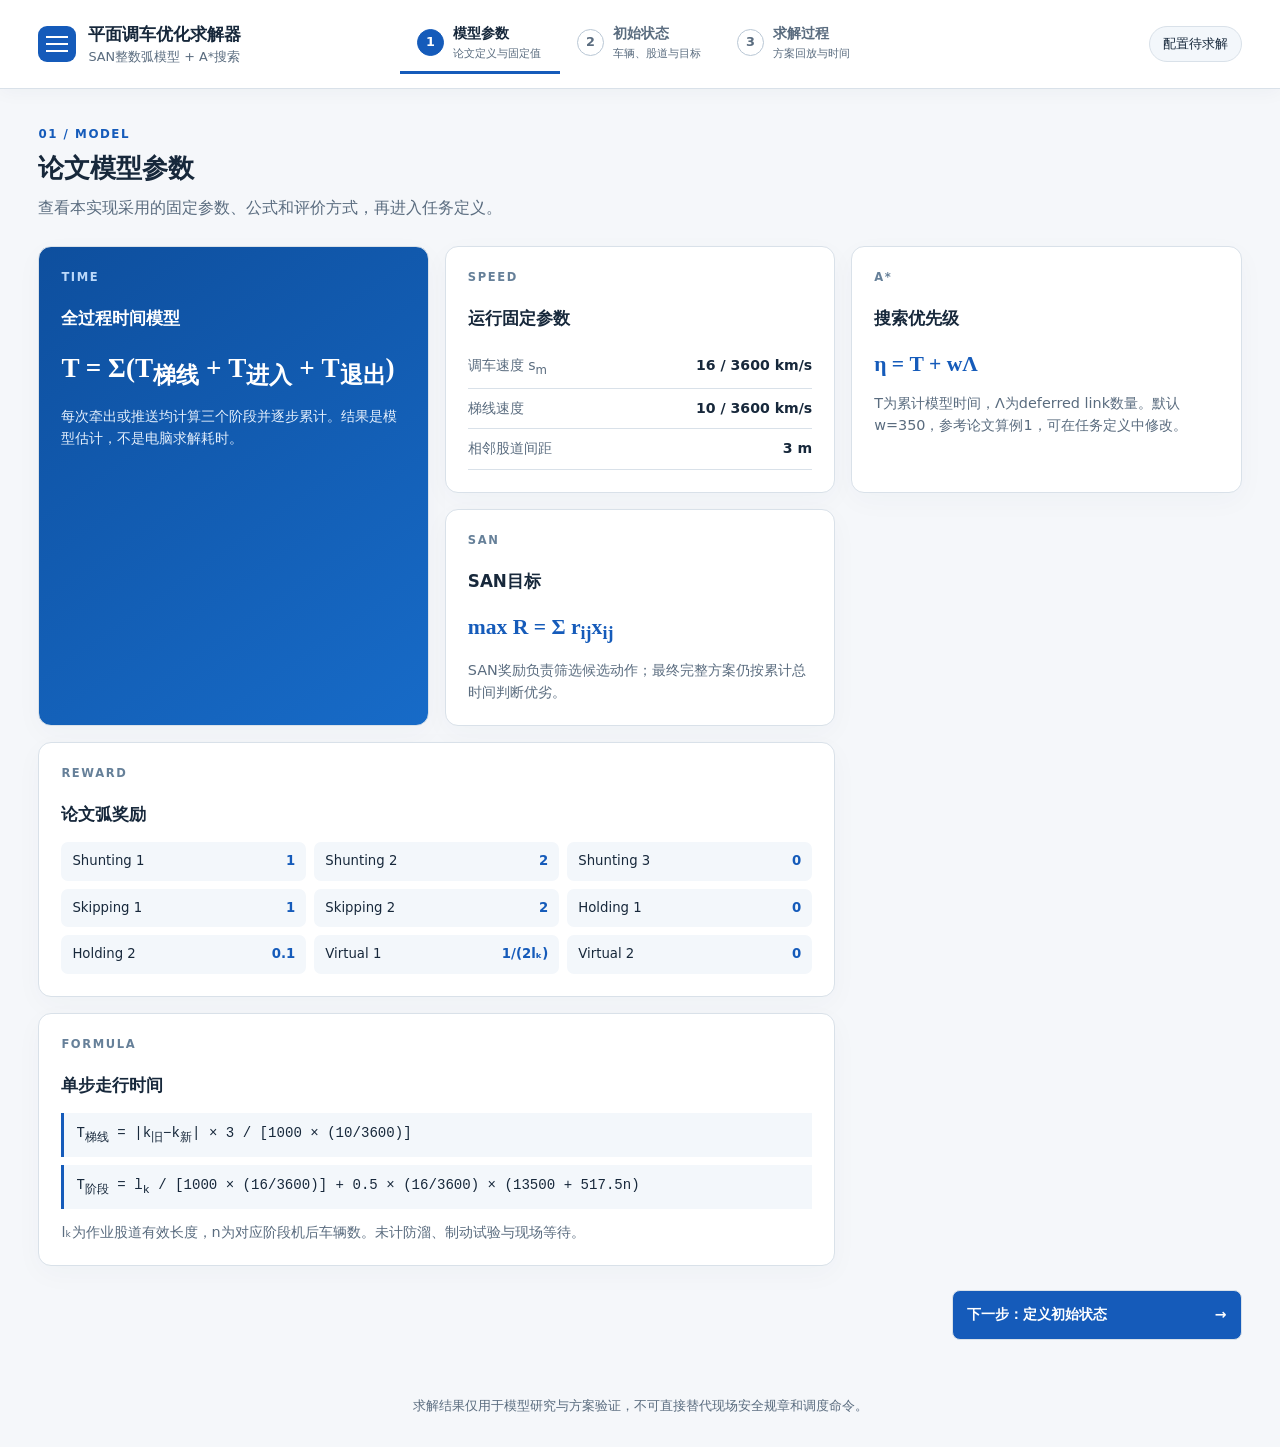
==== index.html @ c38f48c1 "Add files via upload" ====
<!doctype html>
<html lang="zh-CN">
  <head>
    <meta charset="UTF-8" />
    <meta name="viewport" content="width=device-width,initial-scale=1" />
    <meta
      name="description"
      content="基于SAN整数弧模型与A*搜索的铁路平面调车优化求解器。"
    />
    <meta name="theme-color" content="#fff" />
    <link
      rel="icon"
      type="image/svg+xml"
      href="data:image/svg+xml,%3Csvg xmlns='http://www.w3.org/2000/svg' viewBox='0 0 64 64'%3E%3Crect width='64' height='64' rx='14' fill='%23155bba'/%3E%3Cpath d='M10 44h18l12-24h14M28 44h26M34 32h20' fill='none' stroke='white' stroke-width='4'/%3E%3C/svg%3E"
    />
    <title>平面调车优化求解器</title>
    <link rel="stylesheet" href="./styles.css" />
  </head>
  <body>
    <header class="app-header">
      <div class="brand">
        <div class="brand-mark" aria-hidden="true">
          <span></span><span></span><span></span>
        </div>
        <div>
          <h1>平面调车优化求解器</h1>
          <p>SAN整数弧模型 + A*搜索</p>
        </div>
      </div>
      <nav class="step-nav" aria-label="求解流程">
        <button class="nav-tab active" data-view="parameters">
          <b>1</b><span>模型参数<small>论文定义与固定值</small></span></button
        ><button class="nav-tab" data-view="setup">
          <b>2</b><span>初始状态<small>车辆、股道与目标</small></span></button
        ><button class="nav-tab" data-view="solution">
          <b>3</b><span>求解过程<small>方案回放与时间</small></span>
        </button>
      </nav>
      <div id="solveStatus" class="status-pill">等待输入</div>
    </header>
    <main class="page-shell">
      <section
        id="view-parameters"
        class="app-view active"
        aria-labelledby="parameterTitle"
      >
        <div class="page-heading">
          <span class="eyebrow">01 / MODEL</span>
          <h2 id="parameterTitle">论文模型参数</h2>
          <p>查看本实现采用的固定参数、公式和评价方式，再进入任务定义。</p>
        </div>
        <div class="parameter-grid">
          <article class="parameter-card feature">
            <span class="card-index">TIME</span>
            <h3>全过程时间模型</h3>
            <div class="formula">
              T = Σ(T<sub>梯线</sub> + T<sub>进入</sub> + T<sub>退出</sub>)
            </div>
            <p>
              每次牵出或推送均计算三个阶段并逐步累计。结果是模型估计，不是电脑求解耗时。
            </p>
          </article>
          <article class="parameter-card">
            <span class="card-index">SPEED</span>
            <h3>运行固定参数</h3>
            <dl>
              <div>
                <dt>调车速度 s<sub>m</sub></dt>
                <dd>16 / 3600 km/s</dd>
              </div>
              <div>
                <dt>梯线速度</dt>
                <dd>10 / 3600 km/s</dd>
              </div>
              <div>
                <dt>相邻股道间距</dt>
                <dd>3 m</dd>
              </div>
            </dl>
          </article>
          <article class="parameter-card">
            <span class="card-index">A*</span>
            <h3>搜索优先级</h3>
            <div class="formula">η = T + wΛ</div>
            <p>
              T为累计模型时间，Λ为deferred
              link数量。默认w=350，参考论文算例1，可在任务定义中修改。
            </p>
          </article>
          <article class="parameter-card">
            <span class="card-index">SAN</span>
            <h3>SAN目标</h3>
            <div class="formula">max R = Σ r<sub>ij</sub>x<sub>ij</sub></div>
            <p>SAN奖励负责筛选候选动作；最终完整方案仍按累计总时间判断优劣。</p>
          </article>
          <article class="parameter-card wide">
            <span class="card-index">REWARD</span>
            <h3>论文弧奖励</h3>
            <div class="reward-table">
              <span>Shunting 1<b>1</b></span
              ><span>Shunting 2<b>2</b></span
              ><span>Shunting 3<b>0</b></span
              ><span>Skipping 1<b>1</b></span
              ><span>Skipping 2<b>2</b></span
              ><span>Holding 1<b>0</b></span
              ><span>Holding 2<b>0.1</b></span
              ><span>Virtual 1<b>1/(2lₖ)</b></span
              ><span>Virtual 2<b>0</b></span>
            </div>
          </article>
          <article class="parameter-card wide">
            <span class="card-index">FORMULA</span>
            <h3>单步走行时间</h3>
            <div class="formula-stack">
              <code
                >T<sub>梯线</sub> = |k<sub>旧</sub>−k<sub>新</sub>| × 3 / [1000
                × (10/3600)]</code
              ><code
                >T<sub>阶段</sub> = l<sub>k</sub> / [1000 × (16/3600)] + 0.5 ×
                (16/3600) × (13500 + 517.5n)</code
              >
            </div>
            <p>
              lₖ为作业股道有效长度，n为对应阶段机后车辆数。未计防溜、制动试验与现场等待。
            </p>
          </article>
        </div>
        <div class="page-actions">
          <button class="button primary next-view" data-target="setup">
            <span>下一步：定义初始状态</span><b>→</b>
          </button>
        </div>
      </section>
      <section id="view-setup" class="app-view" aria-labelledby="configTitle">
        <div class="page-heading with-action">
          <div>
            <span class="eyebrow">02 / INPUT</span>
            <h2 id="configTitle">定义初始状态与目标状态</h2>
            <p>车辆顺序统一按“牵出线端 → 股道尽端”填写。</p>
          </div>
          <button id="loadExample" class="button ghost">载入示例</button>
        </div>
        <div class="setup-layout">
          <div class="panel config-panel">
            <div class="subsection first">
              <div class="subhead">
                <h3>车辆参数</h3>
                <button id="addCar" class="text-button">＋ 添加车辆</button>
              </div>
              <div id="carsEditor" class="data-grid"></div>
            </div>
            <div class="subsection">
              <div class="subhead">
                <h3>初始状态设置</h3>
                <button id="addTrack" class="text-button">＋ 添加股道</button>
              </div>
              <p class="hint">
                设置股道长度和初始车辆顺序；新增股道自动按 I、II、III、IV…编号。
              </p>
              <div class="editor-scroll">
                <div id="initialTracksEditor" class="track-editor"></div>
              </div>
            </div>
            <div class="subsection state-goal">
              <div class="subhead">
                <h3>最终状态设置</h3>
                <span class="bound-note">股道结构与初始状态绑定</span>
              </div>
              <p class="hint">
                这里只设置目标车辆顺序；股道增删和长度统一在初始状态中修改。
              </p>
              <div class="editor-scroll">
                <div id="goalTracksEditor" class="track-editor"></div>
              </div>
            </div>
            <div class="settings-grid">
              <label
                >牵出线长度（米）<input
                  id="headshunt"
                  type="number"
                  min="1"
                  value="100" /></label
              ><label
                >机车长度（米）<input
                  id="locomotive"
                  type="number"
                  min="0"
                  value="20" /></label
              ><label
                >优化目标<select id="objective">
                  <option value="time">最短总调车时间（论文目标）</option>
                  <option value="rounds">最少宏动作轮数（扩展对照）</option>
                </select></label
              ><label
                >搜索时限（秒）<input
                  id="timeLimit"
                  type="number"
                  min=".1"
                  max="120"
                  step=".1"
                  value="10" /></label
              ><label
                >A*权重 w<input
                  id="weight"
                  type="number"
                  min="0"
                  max="1000000"
                  step="any"
                  value="350" /></label
              ><label
                >SAN解池规模 / 源股道<input
                  id="poolSize"
                  type="number"
                  min="0"
                  max="1000"
                  step="1"
                  value="100" /></label
              ><label
                >初始机车对应股道编号<input
                  id="initialTrack"
                  type="number"
                  min="1"
                  step="1"
                  value="1"
              /></label>
            </div>
            <div class="method-note">
              <strong id="priorityFormula">η = T + w × Λ</strong>
              <p>
                w只影响搜索顺序；解池填0表示不主动截断，仍受时间和节点预算限制。
              </p>
            </div>
            <div id="validation" class="message hidden" role="alert"></div>
            <button id="solveButton" class="button primary">
              <span>确认参数并开始求解</span><b>→</b>
            </button>
          </div>
          <aside class="panel preview-panel">
            <div class="preview-heading">
              <div>
                <span class="eyebrow">INTERACTIVE YARD</span>
                <h3>状态图快捷设置</h3>
              </div>
              <span class="topology-badge">尽头式 · 单侧牵出</span>
            </div>
            <p class="hint">
              相邻股道从左端依次连接；牵出线与最长股道位于同一水平线。两张图的车辆均可拖动换道或调整顺序。
            </p>
            <div class="yard-pair">
              <section class="yard-card">
                <div class="yard-card-head">
                  <div>
                    <span class="state-dot initial"></span>
                    <h4>初始状态</h4>
                  </div>
                  <small>支持股道增删、车辆删除</small>
                </div>
                <div
                  id="initialPreview"
                  class="yard-view live-yard"
                  aria-label="可拖动编辑的初始股场"
                ></div>
                <div class="yard-toolbar">
                  <span id="yardScale">比例尺</span
                  ><span id="dragHint" aria-live="polite">按住车辆并拖动</span
                  ><button
                    id="quickAddTrack"
                    class="button ghost"
                    type="button"
                  >
                    ＋ 添加股道
                  </button>
                </div>
                <div
                  id="vehicleTrash"
                  class="vehicle-trash"
                  aria-label="车辆删除区"
                >
                  <span>⌫</span>将车辆拖到此处删除
                </div>
              </section>
              <section class="yard-card">
                <div class="yard-card-head">
                  <div>
                    <span class="state-dot goal"></span>
                    <h4>最终状态</h4>
                  </div>
                  <small>仅调整车辆位置与顺序</small>
                </div>
                <div
                  id="goalPreview"
                  class="yard-view live-yard"
                  aria-label="可拖动编辑的最终股场"
                ></div>
                <div class="yard-toolbar">
                  <span id="goalYardScale">比例尺</span
                  ><span id="goalDragHint" aria-live="polite"
                    >按住车辆并拖动</span
                  >
                </div>
                <div class="goal-bound-message">
                  股道数量、编号、长度与左侧初始状态保持一致
                </div>
              </section>
            </div>
            <div class="legend">
              <span><i class="legend-loco"></i>调机</span
              ><span><i class="legend-car"></i>可拖动车辆</span
              ><span><i class="legend-stop"></i>统一尽端线</span>
            </div>
          </aside>
        </div>
      </section>
      <section
        id="view-solution"
        class="app-view"
        aria-labelledby="resultTitle"
      >
        <div class="page-heading with-action">
          <div>
            <span class="eyebrow">03 / SOLUTION</span>
            <h2 id="resultTitle">调车方案与逐步过程</h2>
            <p>从初始状态开始，逐步查看每一次牵出、推送、时间和SAN选择。</p>
          </div>
          <button id="downloadResult" class="button ghost" disabled>
            导出JSON
          </button>
        </div>
        <div class="panel result-panel">
          <div id="emptyResult" class="empty-state">
            <div class="empty-icon">
              <span></span><span></span><span></span>
            </div>
            <h3>尚未开始求解</h3>
            <p>请在“初始状态”中设置参数并开始求解，完成后会自动进入本页。</p>
            <button class="button ghost next-view" data-target="setup">
              返回任务定义
            </button>
          </div>
          <div id="solutionResult" class="hidden">
            <div class="metrics">
              <div class="time-metric">
                <span>调车全过程用时 · 模型估计</span
                ><strong id="metricTime">—</strong
                ><small id="metricSeconds">—</small>
              </div>
              <div>
                <span>求解状态</span><strong id="metricStatus">—</strong>
              </div>
              <div>
                <span>宏动作 / 基本作业</span
                ><strong id="metricSteps">—</strong>
              </div>
              <div>
                <span>电脑求解耗时</span><strong id="metricCompute">—</strong>
              </div>
            </div>
            <div id="resultContext" class="result-context"></div>
            <div id="timeBreakdown" class="time-breakdown"></div>
            <p class="hint">
              按论文式(4.19)–(4.23)估计；未计现场等待、防溜和制动试验。
            </p>
            <div class="solution-layout">
              <div class="playback">
                <div class="playback-head">
                  <div>
                    <span id="stepKicker" class="eyebrow">初始状态</span>
                    <h3 id="stepTitle">作业开始</h3>
                  </div>
                  <div class="step-controls">
                    <button id="prevStep" aria-label="上一步">←</button
                    ><span id="stepCounter">0 / 0</span
                    ><button id="nextStep" aria-label="下一步">→</button>
                  </div>
                </div>
                <div id="yardView" class="yard-view"></div>
                <div id="actionDetail" class="action-detail"></div>
                <details id="sanDetail" class="san-detail">
                  <summary>查看本轮SAN模型结果</summary>
                  <div id="sanModel"></div>
                </details>
              </div>
              <div class="timeline-wrap">
                <h3>逐步作业</h3>
                <p class="hint">点击任一步骤查看对应布局。</p>
                <ol id="timeline" class="timeline"></ol>
              </div>
            </div>
            <details class="time-table-panel" open>
              <summary>全过程时间明细（秒）</summary>
              <div class="table-scroll">
                <table>
                  <thead>
                    <tr>
                      <th>步 / 轮</th>
                      <th>作业</th>
                      <th>股道</th>
                      <th>车辆</th>
                      <th>梯线</th>
                      <th>进入</th>
                      <th>退出</th>
                      <th>本步</th>
                      <th>累计</th>
                    </tr>
                  </thead>
                  <tbody id="timeTable"></tbody>
                </table>
              </div>
            </details>
          </div>
        </div>
      </section>
    </main>
    <footer>
      求解结果仅用于模型研究与方案验证，不可直接替代现场安全规章和调度命令。
    </footer>
    <script src="./solver.js"></script>
    <script src="./yard-model.js"></script>
    <script src="./app.js"></script>
  </body>
</html>
---- styles.css ----
:root{color-scheme:light;--bg:#f5f7fa;--panel:#fff;--text:#17283b;--muted:#5a6c7f;--line:#d9e1e9;--soft:#f3f7fb;--accent:#155bba;--danger:#ad2525;--success:#146540}*{box-sizing:border-box}html{scroll-behavior:smooth}body{margin:0;background:var(--bg);color:var(--text);font:16px/1.55 Inter,"Microsoft YaHei",system-ui,sans-serif}button,input,select{font:inherit}button{cursor:pointer}button:disabled{cursor:not-allowed;opacity:.48}button:focus-visible,summary:focus-visible{outline:3px solid #8db4ed;outline-offset:3px}h1,h2,h3,p{margin:0}.app-header{position:sticky;z-index:20;top:0;display:grid;grid-template-columns:minmax(245px,1fr) auto minmax(150px,1fr);align-items:center;gap:22px;padding:14px clamp(18px,3vw,48px);background:#fff;border-bottom:1px solid var(--line);box-shadow:0 3px 18px #1838580a}.brand{display:flex;align-items:center;gap:12px}.brand h1{font-size:1.08rem}.brand p{font-size:.8rem;color:var(--muted)}.brand-mark{display:grid;gap:5px;width:38px;padding:10px 8px;border-radius:9px;background:var(--accent)}.brand-mark span{height:2px;background:#fff}.step-nav{display:flex;align-items:stretch}.nav-tab{display:flex;align-items:center;gap:9px;min-width:160px;padding:8px 17px;border:0;border-bottom:3px solid transparent;background:#fff;color:var(--muted);text-align:left}.nav-tab:hover{background:#f7faff}.nav-tab.active{border-bottom-color:var(--accent);color:var(--text)}.nav-tab b{display:grid;place-items:center;width:27px;height:27px;border:1px solid #b9c7d5;border-radius:50%;font-size:.8rem}.nav-tab.active b{border-color:var(--accent);background:var(--accent);color:#fff}.nav-tab span{font-size:.9rem;font-weight:700}.nav-tab small{display:block;margin-top:1px;color:var(--muted);font-size:.7rem;font-weight:400}.status-pill{justify-self:end;border:1px solid var(--line);border-radius:24px;padding:7px 13px;background:var(--soft);font-size:.82rem;white-space:nowrap}.status-pill.working{color:var(--accent)}.status-pill.success{color:var(--success)}.status-pill.error{color:var(--danger)}
.page-shell{max-width:1500px;margin:auto;padding:36px clamp(14px,3vw,44px) 56px}.app-view{display:none}.app-view.active{display:block;animation:appear .2s ease}@keyframes appear{from{opacity:.35;transform:translateY(5px)}}.page-heading{margin-bottom:25px}.page-heading h2{font-size:1.65rem}.page-heading p{margin-top:7px;color:var(--muted)}.page-heading.with-action{display:flex;justify-content:space-between;align-items:center;gap:16px}.eyebrow{display:block;margin-bottom:5px;color:var(--accent);font-size:.74rem;font-weight:800;letter-spacing:.13em}.panel,.parameter-card{min-width:0;border:1px solid var(--line);border-radius:13px;background:var(--panel);box-shadow:0 8px 28px #233d5708}.button{border:1px solid var(--line);border-radius:8px;padding:10px 14px;background:#fff;color:var(--text);font-size:.88rem;font-weight:650;white-space:nowrap}.button:hover:not(:disabled){border-color:var(--accent);background:var(--soft)}.button.primary{display:flex;justify-content:space-between;align-items:center;min-height:50px;background:var(--accent);color:#fff}.button.primary:hover:not(:disabled){background:#104a99}.page-actions{display:flex;justify-content:flex-end;margin-top:24px}.page-actions .button{min-width:290px}.hidden{display:none!important}
.parameter-grid{display:grid;grid-template-columns:repeat(3,minmax(0,1fr));gap:16px}.parameter-card{position:relative;padding:22px;overflow:hidden}.parameter-card.feature{grid-row:span 2;background:linear-gradient(145deg,#0e4f9e,#176bc8);color:#fff}.parameter-card.wide{grid-column:span 2}.card-index{display:block;margin-bottom:18px;color:#668099;font-size:.72rem;font-weight:800;letter-spacing:.14em}.feature .card-index{color:#bcd9fa}.parameter-card h3{font-size:1.05rem}.parameter-card p{margin-top:12px;color:var(--muted);font-size:.9rem}.feature p{color:#e4effc}.formula{margin-top:18px;color:var(--accent);font:700 1.35rem/1.45 Georgia,serif}.feature .formula{color:#fff;font-size:1.7rem}.parameter-card dl{margin:15px 0 0}.parameter-card dl div{display:flex;justify-content:space-between;gap:14px;padding:9px 0;border-bottom:1px solid var(--line)}dt{color:var(--muted);font-size:.88rem}dd{margin:0;font-size:.88rem;font-weight:700}.reward-table{display:grid;grid-template-columns:repeat(3,1fr);gap:8px;margin-top:15px}.reward-table span{display:flex;justify-content:space-between;padding:9px 11px;border-radius:7px;background:var(--soft);font-size:.83rem}.reward-table b{color:var(--accent)}.formula-stack{display:grid;gap:8px;margin-top:15px}.formula-stack code{overflow:auto;padding:10px 12px;border-left:3px solid var(--accent);background:var(--soft);font-size:.88rem;white-space:nowrap}
.setup-layout{display:grid;grid-template-columns:minmax(0,1fr);gap:22px}.config-panel,.preview-panel,.result-panel{padding:23px}.preview-panel{position:static}.preview-heading,.subhead,.playback-head{display:flex;align-items:center;justify-content:space-between;gap:12px}.topology-badge{padding:5px 9px;border-radius:20px;background:#eaf3ff;color:#15549f;font-size:.76rem}.subsection{margin-bottom:23px;padding-top:19px;border-top:1px solid var(--line)}.subsection.first{padding-top:0;border:0}.subhead{margin-bottom:11px}.text-button{border:0;background:transparent;color:var(--accent);font-size:.875rem}.hint{margin:8px 0 12px;color:var(--muted);font-size:.86rem}.data-grid{display:grid;gap:8px}.data-row,.track-row{display:grid;align-items:center;gap:8px}.data-row{grid-template-columns:1fr 1fr 1fr 28px}.track-row{grid-template-columns:70px 76px 1fr 1fr 28px;margin-bottom:8px}.row-head{padding:0 2px;color:var(--muted);font-size:.84rem}.track-id-cell{display:grid;min-height:41px;place-items:center;border:1px solid #cfdae4;border-radius:7px;background:var(--soft);font-weight:800}.track-editor{min-width:480px}.editor-scroll{overflow-x:auto}input,select{width:100%;min-width:0;min-height:41px;padding:8px 9px;border:1px solid #b8c9d9;border-radius:7px;background:#fff;color:var(--text);font-size:.92rem}input:focus,select:focus{outline:2px solid #a0c3f5;border-color:var(--accent)}.icon-button{width:28px;height:34px;border:0;background:transparent;color:#697c8e;font-size:1.2rem}.icon-button:hover{color:var(--danger)}.settings-grid{display:grid;grid-template-columns:repeat(3,minmax(0,1fr));gap:13px;padding-top:20px;border-top:1px solid var(--line)}.settings-grid label{font-size:.84rem;font-weight:650}.settings-grid input,.settings-grid select{margin-top:5px;font-weight:400}.method-note{margin:17px 0 12px;padding:12px 14px;border-left:3px solid var(--accent);border-radius:0 8px 8px 0;background:#eef5fe;font-size:.86rem}.method-note strong{color:#104a99;font-size:1.06rem}.method-note p{margin-top:5px;color:#3c566e}.message{margin-top:14px;padding:11px 13px;border:1px solid #e7b7b7;border-radius:8px;background:#fff5f5;color:var(--danger);font-size:.86rem}.config-panel>.button.primary{width:100%;margin-top:17px}.legend{display:flex;gap:20px;justify-content:center;padding-top:14px;border-top:1px solid var(--line);color:var(--muted);font-size:.78rem}.legend span{display:flex;align-items:center;gap:6px}.legend i{display:inline-block;width:18px;height:9px}.legend-loco{background:#1f4e80}.legend-car{border:1px solid #7caae1;background:#e6f0ff}.legend-stop{border-right:3px solid #477199}
.yard-view{overflow:auto;min-height:260px;padding:10px;background:#fbfdff}.yard-diagram{position:relative}.yard-diagram svg{position:absolute;inset:0;width:100%;height:100%;pointer-events:none}.yard-rail{fill:none;stroke:#477199;stroke-width:2.2;stroke-linecap:round;stroke-linejoin:round}.track-stop{stroke-width:3}.track-drop-zone{position:absolute;z-index:2;border-radius:5px;transition:background .12s,outline .12s}.track-drop-zone.drop-target{outline:2px dashed #2171ce;outline-offset:3px;background:#dcecff88}.track-consist{display:flex;align-items:center;justify-content:flex-end;width:100%;height:100%;overflow:visible}.track-consist.over-capacity{filter:drop-shadow(0 0 4px #d13a3a)}.track-name{position:absolute;z-index:3;width:34px;background:#fbfdff;color:#31526f;font-size:.78rem;font-weight:800;white-space:nowrap;text-align:right}.track-delete{position:absolute;right:-35px;top:9px;z-index:5;display:grid;width:28px;height:28px;place-items:center;border:1px solid #e2b5b5;border-radius:50%;background:#fff;color:var(--danger);font-size:1rem;line-height:1;opacity:0;transform:scale(.85);transition:opacity .12s,transform .12s}.track-drop-zone:hover .track-delete,.track-delete:focus-visible{opacity:1;transform:scale(1)}.headshunt-label{position:absolute;z-index:3;padding:1px 5px;background:#fbfdff;color:#45627c;font-size:.74rem}.headshunt-consist{position:absolute;z-index:2;display:flex;align-items:center;gap:0;min-height:32px}.loco{display:grid;place-items:center;flex:0 0 auto;overflow:hidden;padding:5px 3px;border-radius:4px;background:#1f4e80;color:#fff;font-size:.72rem;white-space:nowrap}.car{display:grid;place-items:center;flex:0 0 auto;min-width:0;min-height:27px;overflow:hidden;padding:1px 2px;border:1px solid #7caae1;border-radius:2px;background:#e6f0ff;color:#184b8b;font-size:.78rem;font-weight:700;white-space:nowrap}.track-consist .car+.car,.headshunt-consist .car+.car{border-left-width:0}.car[data-dest="2"]{border-color:#80b8a4;background:#e4f5ee;color:#23654d}.car[data-dest="3"]{border-color:#ccae6a;background:#fff2d7;color:#775516}.editable .draggable-car{cursor:grab;touch-action:none;user-select:none}.editable .draggable-car:active{cursor:grabbing}.dragging-source{opacity:.22}.drag-ghost{position:fixed;z-index:1000;pointer-events:none;box-shadow:0 8px 22px #17395d38;opacity:.92}.yard-dragging{cursor:grabbing}.yard-toolbar{display:flex;align-items:center;gap:12px;min-height:45px;padding:9px 2px;border-top:1px solid var(--line);color:var(--muted);font-size:.78rem}.yard-toolbar #dragHint{flex:1;text-align:center;color:#31526f}.yard-toolbar .button{padding:6px 9px;font-size:.78rem}.vehicle-trash{display:flex;align-items:center;justify-content:center;gap:8px;min-height:44px;margin:2px 0 12px;border:1px dashed #c9d3de;border-radius:8px;background:#f8fafc;color:#718295;font-size:.82rem;transition:.15s}.vehicle-trash span{font-size:1.15rem}.yard-dragging .vehicle-trash{border-color:#d08a8a;background:#fff8f8;color:#9c4040}.vehicle-trash.drop-target{border:2px solid #c13c3c;background:#fff0f0;color:#a82727;transform:scale(1.005)}.legend{display:flex;gap:20px;justify-content:center;padding-top:14px;border-top:1px solid var(--line);color:var(--muted);font-size:.78rem}.legend span{display:flex;align-items:center;gap:6px}.legend i{display:inline-block;width:18px;height:9px}.legend-loco{background:#1f4e80}.legend-car{border:1px solid #7caae1;background:#e6f0ff}.legend-stop{border-right:3px solid #477199}
.empty-state{display:grid;min-height:470px;align-content:center;justify-items:center;padding:24px;border:1px dashed var(--line);border-radius:11px;background:linear-gradient(#fff,#f8fbfe);text-align:center}.empty-state p{max-width:480px;margin:11px 0 18px;color:var(--muted)}.empty-icon{display:grid;width:90px;gap:12px;margin-bottom:22px}.empty-icon span{height:3px;background:#b9cde0}.metrics{display:grid;grid-template-columns:repeat(3,minmax(0,1fr));gap:12px;margin-bottom:16px}.metrics>div{padding:14px;border:1px solid var(--line);border-radius:10px}.metrics span{display:block;margin-bottom:7px;color:var(--muted);font-size:.85rem}.metrics strong{font-size:1.05rem}.metrics .time-metric{display:grid;grid-column:1/-1;grid-template-columns:1fr auto;align-items:center;padding:18px 21px;border-color:#b9d0ee;background:#f0f6ff}.time-metric span{grid-column:1/-1;color:#294e7c}.time-metric strong{color:#114e9c;font-size:2rem}.time-metric small{color:#395b81;font-size:.85rem}.result-context{margin-bottom:13px;padding:11px 13px;border:1px solid var(--line);border-radius:8px;background:#fafcff;font-size:.85rem;line-height:1.7}.time-breakdown{display:flex;flex-wrap:wrap;gap:9px}.time-breakdown span{padding:6px 9px;border-radius:6px;background:var(--soft);font-size:.85rem}.solution-layout{display:grid;grid-template-columns:minmax(0,1fr) 330px;gap:20px;align-items:start}.playback{overflow:hidden;margin-top:18px;border:1px solid var(--line);border-radius:11px;background:#fff}.playback-head{padding:15px;border-bottom:1px solid var(--line);background:#fafcfe}.step-controls{display:flex;align-items:center;gap:8px;white-space:nowrap;font-size:.85rem}.step-controls button{width:34px;height:34px;border:1px solid var(--line);border-radius:6px;background:#fff;color:var(--accent)}.action-detail{padding:13px 15px;border-top:1px solid var(--line);font-size:.9rem}.san-detail{padding:13px 15px;border-top:1px solid var(--line);font-size:.85rem}summary{cursor:pointer;color:var(--accent);font-weight:650}.san-model-grid{display:grid;grid-template-columns:1fr 1fr;gap:11px;margin-top:12px}.san-model-grid>div{overflow-wrap:anywhere;padding:12px;border-radius:8px;background:var(--soft)}.san-model-grid strong{display:block;margin-bottom:7px}.arc-chip{display:inline-block;margin:3px 2px;padding:3px 6px;border:1px solid #c4d7eb;border-radius:5px;background:#fff}.timeline-wrap{margin-top:18px;padding:17px;border:1px solid var(--line);border-radius:11px;background:#fff}.timeline{max-height:520px;overflow:auto;margin:10px 0 0;padding:0;list-style:none}.timeline li button{display:block;width:100%;margin:4px 0;padding:9px 11px;border:1px solid transparent;border-left:3px solid var(--line);border-radius:0 7px 7px 0;background:#fff;color:var(--muted);text-align:left;font-size:.83rem;line-height:1.65}.timeline li.active button{border-left-color:var(--accent);background:#eef5ff}.timeline strong{color:var(--text)}.time-table-panel{margin-top:24px;padding-top:17px;border-top:1px solid var(--line)}.table-scroll{overflow:auto;margin-top:12px}table{width:100%;border-collapse:collapse;white-space:nowrap;font-size:.84rem;font-variant-numeric:tabular-nums}th,td{padding:9px;text-align:right;border-bottom:1px solid var(--line)}th{background:var(--soft);color:#42596f}td:nth-child(2),td:nth-child(4),th:nth-child(2),th:nth-child(4){text-align:left}tbody tr:hover{background:#f1f6ff}footer{padding:0 22px 30px;color:var(--muted);font-size:.84rem;text-align:center}
@media(max-width:1150px){.app-header{grid-template-columns:1fr auto}.step-nav{grid-column:1/-1;grid-row:2;justify-content:center}.status-pill{grid-column:2}.solution-layout{grid-template-columns:1fr}.parameter-grid{grid-template-columns:1fr 1fr}.parameter-card.feature{grid-row:auto}.parameter-card.wide{grid-column:span 2}}@media(max-width:680px){.app-header{position:static;display:flex;flex-wrap:wrap;padding:13px}.brand{flex:1}.status-pill{order:2}.step-nav{order:3;width:100%;overflow-x:auto;justify-content:flex-start}.nav-tab{min-width:128px;padding:8px}.nav-tab small{display:none}.page-shell{padding:22px 10px 35px}.page-heading.with-action{align-items:flex-start}.parameter-grid{grid-template-columns:1fr}.parameter-card.wide{grid-column:auto}.reward-table{grid-template-columns:1fr 1fr}.config-panel,.preview-panel,.result-panel{padding:15px}.settings-grid,.san-model-grid{grid-template-columns:1fr}.metrics{grid-template-columns:1fr}.metrics .time-metric{display:block}.time-metric small{display:block;margin-top:5px}.data-row{gap:5px}.yard-toolbar{flex-wrap:wrap}.yard-toolbar #dragHint{order:3;flex-basis:100%}.page-actions .button{width:100%;min-width:0}}
.data-row,.initial-track-row,.goal-track-row{display:grid;align-items:center;gap:8px}.initial-track-row{grid-template-columns:70px 90px 1fr 28px;margin-bottom:8px}.goal-track-row{grid-template-columns:70px 1fr;margin-bottom:8px}.bound-note{color:var(--muted);font-size:.8rem}.yard-pair{display:grid;grid-template-columns:repeat(2,minmax(0,1fr));gap:16px}.yard-card{min-width:0;overflow:hidden;border:1px solid var(--line);border-radius:10px;background:#fbfdff}.yard-card-head{display:flex;align-items:center;justify-content:space-between;gap:10px;padding:12px 14px;border-bottom:1px solid var(--line);background:#fff}.yard-card-head>div{display:flex;align-items:center;gap:8px}.yard-card-head h4{margin:0;font-size:.95rem}.yard-card-head small{color:var(--muted);font-size:.74rem}.state-dot{display:block;width:9px;height:9px;border-radius:50%}.state-dot.initial{background:#2070c8}.state-dot.goal{background:#279167}.goal-bound-message{display:grid;min-height:58px;place-items:center;margin:2px 10px 12px;border:1px dashed #c9d3de;border-radius:8px;color:var(--muted);font-size:.8rem}.yard-toolbar #goalDragHint{flex:1;text-align:center;color:#31526f}.yard-dragging.dragging-goal .vehicle-trash{border-color:#c9d3de;background:#f8fafc;color:#718295}.ladder-link{stroke:#477199}.yard-card .yard-view{min-height:260px}
@media(max-width:1150px){.yard-pair{grid-template-columns:1fr}}@media(max-width:680px){.yard-toolbar #goalDragHint{order:3;flex-basis:100%}.yard-card-head{align-items:flex-start}}
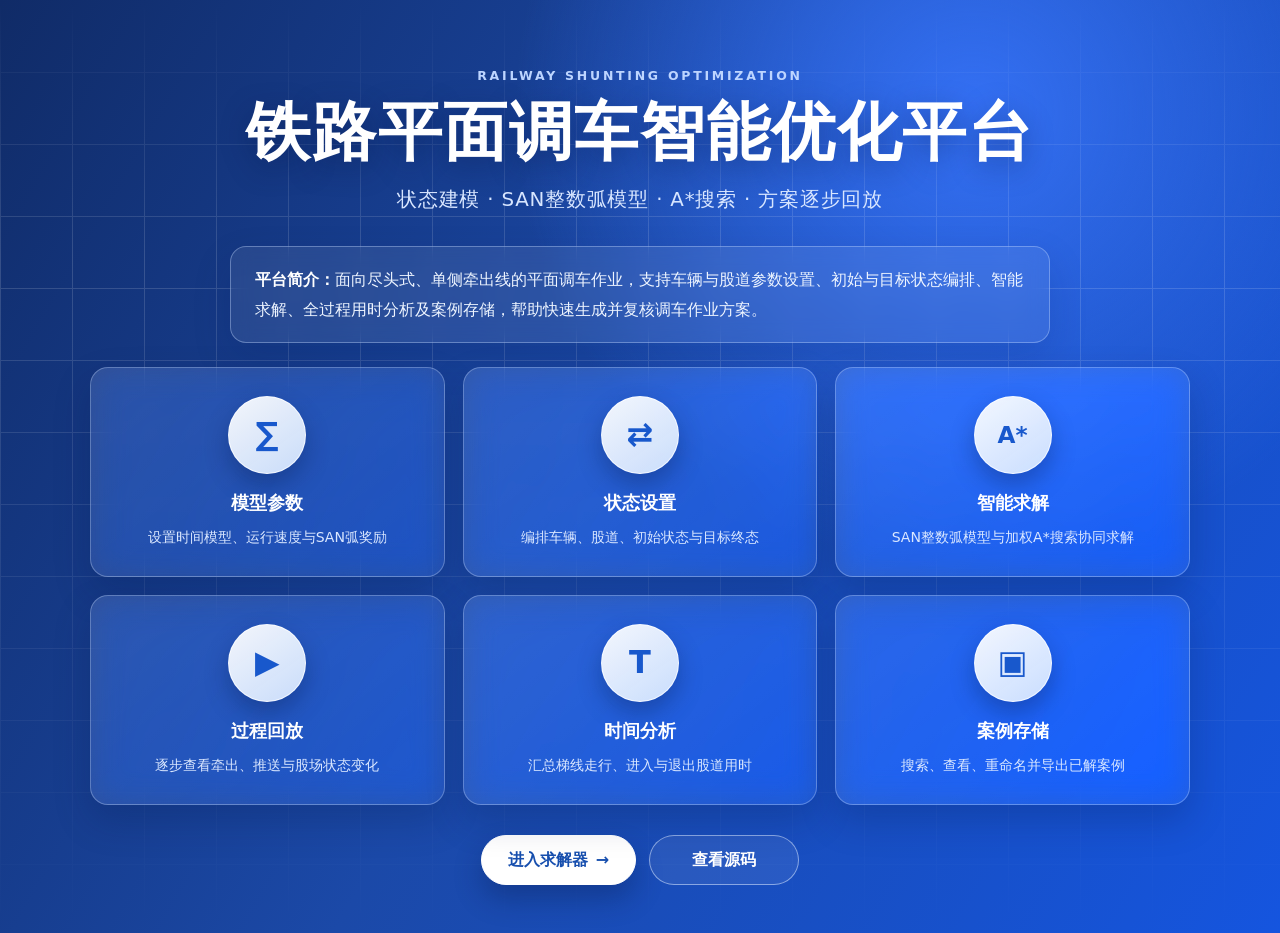
==== commit 6492c1da: "Add files via upload" ====
--- a/index.html
+++ b/index.html
@@ -1,393 +1,463 @@
 <!doctype html>
 <html lang="zh-CN">
-  <head>
-    <meta charset="UTF-8" />
-    <meta name="viewport" content="width=device-width,initial-scale=1" />
-    <meta
-      name="description"
-      content="基于SAN整数弧模型与A*搜索的铁路平面调车优化求解器。"
-    />
-    <meta name="theme-color" content="#fff" />
-    <link
-      rel="icon"
-      type="image/svg+xml"
-      href="data:image/svg+xml,%3Csvg xmlns='http://www.w3.org/2000/svg' viewBox='0 0 64 64'%3E%3Crect width='64' height='64' rx='14' fill='%23155bba'/%3E%3Cpath d='M10 44h18l12-24h14M28 44h26M34 32h20' fill='none' stroke='white' stroke-width='4'/%3E%3C/svg%3E"
-    />
-    <title>平面调车优化求解器</title>
-    <link rel="stylesheet" href="./styles.css" />
-  </head>
-  <body>
-    <header class="app-header">
-      <div class="brand">
-        <div class="brand-mark" aria-hidden="true">
-          <span></span><span></span><span></span>
-        </div>
-        <div>
-          <h1>平面调车优化求解器</h1>
-          <p>SAN整数弧模型 + A*搜索</p>
-        </div>
-      </div>
-      <nav class="step-nav" aria-label="求解流程">
-        <button class="nav-tab active" data-view="parameters">
-          <b>1</b><span>模型参数<small>论文定义与固定值</small></span></button
-        ><button class="nav-tab" data-view="setup">
-          <b>2</b><span>初始状态<small>车辆、股道与目标</small></span></button
-        ><button class="nav-tab" data-view="solution">
-          <b>3</b><span>求解过程<small>方案回放与时间</small></span>
-        </button>
-      </nav>
-      <div id="solveStatus" class="status-pill">等待输入</div>
-    </header>
-    <main class="page-shell">
-      <section
-        id="view-parameters"
-        class="app-view active"
-        aria-labelledby="parameterTitle"
-      >
-        <div class="page-heading">
-          <span class="eyebrow">01 / MODEL</span>
-          <h2 id="parameterTitle">论文模型参数</h2>
-          <p>查看本实现采用的固定参数、公式和评价方式，再进入任务定义。</p>
-        </div>
-        <div class="parameter-grid">
-          <article class="parameter-card feature">
-            <span class="card-index">TIME</span>
-            <h3>全过程时间模型</h3>
-            <div class="formula">
-              T = Σ(T<sub>梯线</sub> + T<sub>进入</sub> + T<sub>退出</sub>)
-            </div>
-            <p>
-              每次牵出或推送均计算三个阶段并逐步累计。结果是模型估计，不是电脑求解耗时。
-            </p>
-          </article>
-          <article class="parameter-card">
-            <span class="card-index">SPEED</span>
-            <h3>运行固定参数</h3>
-            <dl>
-              <div>
-                <dt>调车速度 s<sub>m</sub></dt>
-                <dd>16 / 3600 km/s</dd>
-              </div>
-              <div>
-                <dt>梯线速度</dt>
-                <dd>10 / 3600 km/s</dd>
-              </div>
-              <div>
-                <dt>相邻股道间距</dt>
-                <dd>3 m</dd>
-              </div>
-            </dl>
-          </article>
-          <article class="parameter-card">
-            <span class="card-index">A*</span>
-            <h3>搜索优先级</h3>
-            <div class="formula">η = T + wΛ</div>
-            <p>
-              T为累计模型时间，Λ为deferred
-              link数量。默认w=350，参考论文算例1，可在任务定义中修改。
-            </p>
-          </article>
-          <article class="parameter-card">
-            <span class="card-index">SAN</span>
-            <h3>SAN目标</h3>
-            <div class="formula">max R = Σ r<sub>ij</sub>x<sub>ij</sub></div>
-            <p>SAN奖励负责筛选候选动作；最终完整方案仍按累计总时间判断优劣。</p>
-          </article>
-          <article class="parameter-card wide">
-            <span class="card-index">REWARD</span>
-            <h3>论文弧奖励</h3>
-            <div class="reward-table">
-              <span>Shunting 1<b>1</b></span
-              ><span>Shunting 2<b>2</b></span
-              ><span>Shunting 3<b>0</b></span
-              ><span>Skipping 1<b>1</b></span
-              ><span>Skipping 2<b>2</b></span
-              ><span>Holding 1<b>0</b></span
-              ><span>Holding 2<b>0.1</b></span
-              ><span>Virtual 1<b>1/(2lₖ)</b></span
-              ><span>Virtual 2<b>0</b></span>
-            </div>
-          </article>
-          <article class="parameter-card wide">
-            <span class="card-index">FORMULA</span>
-            <h3>单步走行时间</h3>
-            <div class="formula-stack">
-              <code
-                >T<sub>梯线</sub> = |k<sub>旧</sub>−k<sub>新</sub>| × 3 / [1000
-                × (10/3600)]</code
-              ><code
-                >T<sub>阶段</sub> = l<sub>k</sub> / [1000 × (16/3600)] + 0.5 ×
-                (16/3600) × (13500 + 517.5n)</code
-              >
-            </div>
-            <p>
-              lₖ为作业股道有效长度，n为对应阶段机后车辆数。未计防溜、制动试验与现场等待。
-            </p>
-          </article>
-        </div>
-        <div class="page-actions">
-          <button class="button primary next-view" data-target="setup">
-            <span>下一步：定义初始状态</span><b>→</b>
-          </button>
-        </div>
-      </section>
-      <section id="view-setup" class="app-view" aria-labelledby="configTitle">
-        <div class="page-heading with-action">
-          <div>
-            <span class="eyebrow">02 / INPUT</span>
-            <h2 id="configTitle">定义初始状态与目标状态</h2>
-            <p>车辆顺序统一按“牵出线端 → 股道尽端”填写。</p>
-          </div>
-          <button id="loadExample" class="button ghost">载入示例</button>
-        </div>
-        <div class="setup-layout">
-          <div class="panel config-panel">
-            <div class="subsection first">
-              <div class="subhead">
-                <h3>车辆参数</h3>
-                <button id="addCar" class="text-button">＋ 添加车辆</button>
-              </div>
-              <div id="carsEditor" class="data-grid"></div>
-            </div>
-            <div class="subsection">
-              <div class="subhead">
-                <h3>初始状态设置</h3>
-                <button id="addTrack" class="text-button">＋ 添加股道</button>
-              </div>
-              <p class="hint">
-                设置股道长度和初始车辆顺序；新增股道自动按 I、II、III、IV…编号。
-              </p>
-              <div class="editor-scroll">
-                <div id="initialTracksEditor" class="track-editor"></div>
-              </div>
-            </div>
-            <div class="subsection state-goal">
-              <div class="subhead">
-                <h3>最终状态设置</h3>
-                <span class="bound-note">股道结构与初始状态绑定</span>
-              </div>
-              <p class="hint">
-                这里只设置目标车辆顺序；股道增删和长度统一在初始状态中修改。
-              </p>
-              <div class="editor-scroll">
-                <div id="goalTracksEditor" class="track-editor"></div>
-              </div>
-            </div>
-            <div class="settings-grid">
-              <label
-                >牵出线长度（米）<input
-                  id="headshunt"
-                  type="number"
-                  min="1"
-                  value="100" /></label
-              ><label
-                >机车长度（米）<input
-                  id="locomotive"
-                  type="number"
-                  min="0"
-                  value="20" /></label
-              ><label
-                >优化目标<select id="objective">
-                  <option value="time">最短总调车时间（论文目标）</option>
-                  <option value="rounds">最少宏动作轮数（扩展对照）</option>
-                </select></label
-              ><label
-                >搜索时限（秒）<input
-                  id="timeLimit"
-                  type="number"
-                  min=".1"
-                  max="120"
-                  step=".1"
-                  value="10" /></label
-              ><label
-                >A*权重 w<input
-                  id="weight"
-                  type="number"
-                  min="0"
-                  max="1000000"
-                  step="any"
-                  value="350" /></label
-              ><label
-                >SAN解池规模 / 源股道<input
-                  id="poolSize"
-                  type="number"
-                  min="0"
-                  max="1000"
-                  step="1"
-                  value="100" /></label
-              ><label
-                >初始机车对应股道编号<input
-                  id="initialTrack"
-                  type="number"
-                  min="1"
-                  step="1"
-                  value="1"
-              /></label>
-            </div>
-            <div class="method-note">
-              <strong id="priorityFormula">η = T + w × Λ</strong>
-              <p>
-                w只影响搜索顺序；解池填0表示不主动截断，仍受时间和节点预算限制。
-              </p>
-            </div>
-            <div id="validation" class="message hidden" role="alert"></div>
-            <button id="solveButton" class="button primary">
-              <span>确认参数并开始求解</span><b>→</b>
-            </button>
-          </div>
-          <aside class="panel preview-panel">
-            <div class="preview-heading">
-              <div>
-                <span class="eyebrow">INTERACTIVE YARD</span>
-                <h3>状态图快捷设置</h3>
-              </div>
-              <span class="topology-badge">尽头式 · 单侧牵出</span>
-            </div>
-            <p class="hint">
-              相邻股道从左端依次连接；牵出线与最长股道位于同一水平线。两张图的车辆均可拖动换道或调整顺序。
-            </p>
-            <div class="yard-pair">
-              <section class="yard-card">
-                <div class="yard-card-head">
-                  <div>
-                    <span class="state-dot initial"></span>
-                    <h4>初始状态</h4>
-                  </div>
-                  <small>支持股道增删、车辆删除</small>
+
+<head>
+  <meta charset="UTF-8">
+  <meta name="viewport" content="width=device-width,initial-scale=1">
+  <meta name="description" content="基于SAN整数弧模型与A*搜索的铁路平面调车优化求解器。">
+  <meta name="theme-color" content="#fff">
+  <link rel="icon" type="image/svg+xml"
+    href="data:image/svg+xml,%3Csvg xmlns='http://www.w3.org/2000/svg' viewBox='0 0 64 64'%3E%3Crect width='64' height='64' rx='14' fill='%23155bba'/%3E%3Cpath d='M10 44h18l12-24h14M28 44h26M34 32h20' fill='none' stroke='white' stroke-width='4'/%3E%3C/svg%3E">
+  <title>平面调车优化求解器</title>
+  <link rel="stylesheet" href="./styles.css">
+</head>
+
+<body class="cover-active">
+  <section id="coverPage" class="cover-page" aria-labelledby="coverTitle">
+    <div class="cover-grid" aria-hidden="true"></div>
+    <div class="cover-shell">
+      <header class="cover-hero">
+        <span class="cover-kicker">RAILWAY SHUNTING OPTIMIZATION</span>
+        <h1 id="coverTitle">铁路平面调车智能优化平台</h1>
+        <p>状态建模 · SAN整数弧模型 · A*搜索 · 方案逐步回放</p>
+      </header>
+      <div class="cover-intro">
+        <b>平台简介：</b>面向尽头式、单侧牵出线的平面调车作业，支持车辆与股道参数设置、初始与目标状态编排、智能求解、全过程用时分析及案例存储，帮助快速生成并复核调车作业方案。
+      </div>
+      <div class="cover-features" aria-label="平台功能展示">
+        <article class="cover-feature">
+          <span class="cover-icon" aria-hidden="true">∑</span><strong>模型参数</strong><small>设置时间模型、运行速度与SAN弧奖励</small>
+        </article>
+        <article class="cover-feature">
+          <span class="cover-icon" aria-hidden="true">⇄</span><strong>状态设置</strong><small>编排车辆、股道、初始状态与目标终态</small>
+        </article>
+        <article class="cover-feature">
+          <span class="cover-icon cover-icon-text" aria-hidden="true">A*</span><strong>智能求解</strong><small>SAN整数弧模型与加权A*搜索协同求解</small>
+        </article>
+        <article class="cover-feature">
+          <span class="cover-icon" aria-hidden="true">▶</span><strong>过程回放</strong><small>逐步查看牵出、推送与股场状态变化</small>
+        </article>
+        <article class="cover-feature">
+          <span class="cover-icon" aria-hidden="true">T</span><strong>时间分析</strong><small>汇总梯线走行、进入与退出股道用时</small>
+        </article>
+        <article class="cover-feature">
+          <span class="cover-icon" aria-hidden="true">▣</span><strong>案例存储</strong><small>搜索、查看、重命名并导出已解案例</small>
+        </article>
+      </div>
+      <div class="cover-actions">
+        <button class="cover-enter" type="button" data-cover-target="parameters">进入求解器 <span aria-hidden="true">→</span></button>
+        <a class="cover-secondary" href="https://github.com/Tye0426/FD3" target="_blank" rel="noopener noreferrer">查看源码</a>
+      </div>
+    </div>
+  </section>
+  <header class="app-header">
+    <div class="brand">
+      <div class="brand-mark" aria-hidden="true"><span></span><span></span><span></span></div>
+      <div>
+        <h1>平面调车优化求解器</h1>
+        <p>SAN整数弧模型 + A*搜索</p>
+      </div>
+    </div>
+    <nav class="step-nav" aria-label="求解流程"><button class="nav-tab active"
+        data-view="parameters"><b>1</b><span>模型参数<small>参数与固定值</small></span></button><button class="nav-tab"
+        data-view="setup"><b>2</b><span>状态设置<small>车辆、股道与目标</small></span></button><button class="nav-tab"
+        data-view="solution"><b>3</b><span>求解过程<small>方案回放与时间</small></span></button><button class="nav-tab"
+        data-view="records"><b>4</b><span>记录存储<small>案例查看与导出</small></span></button></nav>
+    <div class="header-actions"><button id="returnCover" class="return-cover" type="button"><span aria-hidden="true">←</span> 返回封面</button></div>
+  </header>
+  <main class="page-shell">
+    <section id="view-parameters" class="app-view active" aria-labelledby="parameterTitle">
+      <div class="page-heading with-action">
+        <div><span class="eyebrow">01 / MODEL</span>
+          <h2 id="parameterTitle">模型参数</h2>
+          <p>以下参数为默认值，用户可自行修改，并会用于后续求解。</p>
+        </div><button id="resetPaperParameters" class="button ghost" type="button">恢复默认值</button>
+      </div>
+      <div class="parameter-grid">
+        <article class="parameter-card feature"><span class="card-index">TIME</span>
+          <h3>全过程时间模型</h3>
+          <div class="formula">T = Σ(T<sub>梯线</sub> + T<sub>进入</sub> + T<sub>退出</sub>)</div>
+          <div class="symbol-notes">
+            <span><b>Σ</b>全部基本作业累计</span><span><b>T<sub>梯线</sub></b>股道间转线走行</span><span><b>T<sub>进入</sub> /
+                T<sub>退出</sub></b>车辆进出股道时间</span></div>
+          <p>每次牵出或推送均计算三个阶段并逐步累计。结果是模型估计耗时。</p>
+        </article>
+        <article class="parameter-card wide editable-parameter"><span class="card-index">FORMULA</span>
+          <h3>单步走行时间</h3>
+          <div class="formula-stack">
+            <code>T<sub>梯线</sub> = |k<sub>旧</sub>−k<sub>新</sub>| × 股道间距 / 梯线速度</code><code>T<sub>阶段</sub> = l<sub>k</sub>/s<sub>m</sub> + 0.5s<sub>m</sub>(a + bn)</code>
+          </div>
+          <div class="parameter-inputs inline"><label>常数 a<input id="timeConstant" type="number" min="0" step="any"
+                value="13500"></label><label>车辆系数 b<input id="timePerCar" type="number" min="0" step="any"
+                value="517.5"></label></div>
+          <p>未计防溜、制动试验与现场等待。</p>
+        </article>
+        <article class="parameter-card editable-parameter"><span class="card-index">SPEED</span>
+          <h3>运行参数</h3>
+          <div class="parameter-inputs"><label>调车速度（km/h）<input id="shuntingSpeed" type="number" min="0.1" step="0.1"
+                value="16"></label><label>梯线速度（km/h）<input id="ladderSpeed" type="number" min="0.1" step="0.1"
+                value="10"></label><label>相邻股道间距（m）<input id="trackSpacing" type="number" min="0" step="0.1"
+                value="3"></label></div>
+        </article>
+        <article class="parameter-card editable-parameter"><span class="card-index">A*</span>
+          <h3>搜索优先级</h3>
+          <div class="formula">η = T + wΛ</div>
+          <div class="parameter-inputs"><label>A* 权重 w<input id="weight" type="number" min="0" max="1000000" step="any"
+                value="350"></label></div>
+          <p>T为累计模型时间，Λ为deferred link数量；350是算例参数，不一定是所有任务的统一最优值。</p>
+        </article>
+        <article class="parameter-card"><span class="card-index">SAN</span>
+          <h3>SAN目标</h3>
+          <div class="formula">max R = Σ r<sub>ij</sub>x<sub>ij</sub></div>
+          <div class="symbol-notes light"><span><b>r<sub>ij</sub></b>弧 i→j
+              的奖励</span><span><b>x<sub>ij</sub>∈{0,1}</b>是否选取该弧</span><span><b>R</b>本轮SAN子问题的总奖励</span></div>
+          <p>SAN奖励负责筛选候选动作；最终完整方案仍按累计总时间判断优劣。</p>
+        </article>
+        <article class="parameter-card wide editable-parameter"><span class="card-index">REWARD</span>
+          <h3>SAN弧奖励</h3>
+          <div class="reward-input-grid"><label>Shunting 1<input id="rewardShunting1" type="number" step="any" min="0"
+                value="1"></label><label>Shunting 2<input id="rewardShunting2" type="number" step="any" min="0"
+                value="2"></label><label>Shunting 3<input id="rewardShunting3" type="number" step="any" min="0"
+                value="0"></label><label>Skipping 1<input id="rewardSkipping1" type="number" step="any" min="0"
+                value="1"></label><label>Skipping 2<input id="rewardSkipping2" type="number" step="any" min="0"
+                value="2"></label><label>Holding 1<input id="rewardHolding1" type="number" step="any" min="0"
+                value="0"></label><label>Holding 2<input id="rewardHolding2" type="number" step="any" min="0"
+                value="0.1"></label><label>Virtual 2<input id="rewardVirtual2" type="number" step="any" min="0"
+                value="0"></label></div>
+          <p>Virtual 1继续采用默认长度修正式 1/(2lₖ)。</p>
+        </article>
+      </div>
+      <div class="page-actions"><button class="button primary next-view"
+          data-target="setup"><span>保存参数进入下一步</span><b>→</b></button></div>
+    </section>
+    <section id="view-setup" class="app-view" aria-labelledby="configTitle">
+      <div class="page-heading with-action">
+        <div><span class="eyebrow">02 / INPUT</span>
+          <h2 id="configTitle">定义初始状态与目标状态</h2>
+          <p>支持车辆、股道、始末状态等相关设置。</p>
+        </div><button id="loadExample" class="button ghost">载入示例</button>
+      </div>
+      <div class="setup-layout">
+        <aside class="panel preview-panel">
+          <div class="preview-heading">
+            <div><span class="eyebrow">INTERACTIVE YARD</span>
+              <h3>状态图快捷设置</h3>
+            </div><span class="topology-badge">尽头式 · 单侧牵出</span>
+          </div>
+          <p class="hint">双击车辆、股道可进行参数编辑，拖动车辆可改变位置。</p>
+          <div id="destinationLegend" class="destination-color-legend"></div>
+          <div id="yardPair" class="yard-pair paper-goal">
+            <section class="yard-card">
+              <div class="yard-card-head">
+                <div><span class="state-dot initial"></span>
+                  <h4>初始状态</h4>
                 </div>
-                <div
-                  id="initialPreview"
-                  class="yard-view live-yard"
-                  aria-label="可拖动编辑的初始股场"
-                ></div>
-                <div class="yard-toolbar">
-                  <span id="yardScale">比例尺</span
-                  ><span id="dragHint" aria-live="polite">按住车辆并拖动</span
-                  ><button
-                    id="quickAddTrack"
-                    class="button ghost"
-                    type="button"
-                  >
-                    ＋ 添加股道
-                  </button>
+                <div id="vehicleTrash" class="vehicle-trash compact" aria-label="车辆删除区"><span
+                    aria-hidden="true">🗑</span>拖到此处删除</div>
+              </div>
+              <div id="initialPreview" class="yard-view live-yard" aria-label="可拖动编辑的初始股场"></div>
+              <div class="yard-toolbar"><label class="yard-zoom-control" for="yardZoom"><span>图幅</span><input
+                    id="yardZoom" type="range" min="50" max="160" value="100" step="5"><output id="yardZoomValue"
+                    for="yardZoom">100%</output></label><span id="dragHint" aria-live="polite">按住车辆并拖动</span>
+                <div class="yard-quick-actions"><button id="quickAddVehicle" class="add-action" type="button">＋
+                    添加车辆</button><button id="quickAddTrack" class="add-action" type="button">＋ 添加股道</button></div>
+              </div>
+            </section>
+            <section id="goalYardCard" class="yard-card hidden">
+              <div class="yard-card-head">
+                <div><span class="state-dot goal"></span>
+                  <h4>自定义最终状态</h4>
+                </div><small>仅调整车辆位置与顺序</small>
+              </div>
+              <div id="goalPreview" class="yard-view live-yard" aria-label="可拖动编辑的最终股场"></div>
+              <div class="yard-toolbar"><span id="goalYardScale">比例尺</span><span id="goalDragHint"
+                  aria-live="polite">按住车辆并拖动</span>
+              </div>
+
+            </section>
+          </div>
+          <aside id="yardInspector" class="yard-inspector" aria-hidden="true" aria-label="状态图参数信息栏"><button
+              id="collapseYardInspector" class="inspector-collapse" type="button" aria-label="收起信息栏">›</button>
+            <div class="inspector-head">
+              <div><span id="inspectorKicker" class="eyebrow">QUICK EDIT</span>
+                <h4 id="inspectorTitle">参数设置</h4>
+              </div>
+            </div>
+            <form id="vehicleInspectorForm" class="inspector-form hidden"><label>车辆ID<input id="inspectorVehicleId"
+                  type="text" maxlength="12" required></label><label>去向<select id="inspectorVehicleDestination"
+                  required></select></label><label>车辆长度（米）<input id="inspectorVehicleLength" type="number" min="0.001"
+                  step="any" inputmode="decimal" required></label>
+              <p id="vehicleInspectorError" class="inspector-error hidden" role="alert"></p>
+            </form>
+            <form id="trackInspectorForm" class="inspector-form hidden"><label>股道编号<input id="inspectorTrackName"
+                  type="text" readonly></label><label>股道容量（米）<input id="inspectorTrackCapacity" type="number" min="0.001"
+                  step="any" inputmode="decimal" required></label>
+              <p id="trackInspectorError" class="inspector-error hidden" role="alert"></p>
+            </form>
+          </aside>
+          <div class="legend"><span><i class="legend-loco"></i>调机</span><span><i
+                class="legend-car"></i>可拖动车辆</span><span><i class="legend-stop"></i>股道</span></div>
+        </aside>
+        <div class="panel config-panel">
+          <div class="config-panel-head">
+            <div><span class="eyebrow">CONFIGURATION</span>
+              <h3>求解参数设置</h3>
+            </div>
+            <div class="solve-head-actions"><label class="case-name-field"><span>案例名称</span><input id="caseName"
+                  type="text" maxlength="60" placeholder="例如：案例1"></label><button id="solveButton"
+                class="button primary"><span>开始求解</span><b>→</b></button></div>
+          </div>
+          <div id="validation" class="message hidden" role="alert"></div>
+          <div class="config-modules">
+            <section class="config-module destination-module">
+              <div class="subhead">
+                <div><span class="module-index">01</span>
+                  <h3>车辆去向</h3>
+                </div><button id="addDestination" class="add-action" type="button">＋ 添加去向</button>
+              </div>
+              <div class="destination-adder"><label class="sr-only" for="newDestination">新去向名称</label><input
+                  id="newDestination" type="text" maxlength="24" placeholder="例如：北京"></div>
+              <p id="destinationFeedback" class="inline-feedback hidden" role="status" aria-live="polite"></p>
+              <div class="module-scroll compact-scroll">
+                <div id="destinationList" class="destination-list" aria-live="polite"></div>
+              </div>
+            </section>
+            <section class="config-module cars-module">
+              <div class="subhead">
+                <div><span class="module-index">02</span>
+                  <h3>车辆参数</h3>
+                </div><button id="addCar" class="add-action" type="button">＋ 添加车辆</button>
+              </div>
+              <p class="hint">车辆去向从已有列表中选择；新增车辆自动放到容量允许股道中。</p>
+              <div class="module-scroll">
+                <div id="carsEditor" class="data-grid"></div>
+              </div>
+            </section>
+            <section class="config-module initial-state-module">
+              <div class="subhead">
+                <div><span class="module-index">03</span>
+                  <h3>股道参数</h3>
+                </div><button id="addTrack" class="add-action" type="button">＋ 添加股道</button>
+              </div>
+              <p class="hint">设置股道长度和车辆顺序。</p>
+              <div class="module-scroll">
+                <div class="editor-scroll">
+                  <div id="initialTracksEditor" class="track-editor"></div>
                 </div>
-                <div
-                  id="vehicleTrash"
-                  class="vehicle-trash"
-                  aria-label="车辆删除区"
-                >
-                  <span>⌫</span>将车辆拖到此处删除
-                </div>
-              </section>
-              <section class="yard-card">
-                <div class="yard-card-head">
-                  <div>
-                    <span class="state-dot goal"></span>
-                    <h4>最终状态</h4>
-                  </div>
-                  <small>仅调整车辆位置与顺序</small>
-                </div>
-                <div
-                  id="goalPreview"
-                  class="yard-view live-yard"
-                  aria-label="可拖动编辑的最终股场"
-                ></div>
-                <div class="yard-toolbar">
-                  <span id="goalYardScale">比例尺</span
-                  ><span id="goalDragHint" aria-live="polite"
-                    >按住车辆并拖动</span
-                  >
-                </div>
-                <div class="goal-bound-message">
-                  股道数量、编号、长度与左侧初始状态保持一致
-                </div>
-              </section>
-            </div>
-            <div class="legend">
-              <span><i class="legend-loco"></i>调机</span
-              ><span><i class="legend-car"></i>可拖动车辆</span
-              ><span><i class="legend-stop"></i>统一尽端线</span>
-            </div>
-          </aside>
-        </div>
-      </section>
-      <section
-        id="view-solution"
-        class="app-view"
-        aria-labelledby="resultTitle"
-      >
-        <div class="page-heading with-action">
-          <div>
-            <span class="eyebrow">03 / SOLUTION</span>
-            <h2 id="resultTitle">调车方案与逐步过程</h2>
-            <p>从初始状态开始，逐步查看每一次牵出、推送、时间和SAN选择。</p>
-          </div>
-          <button id="downloadResult" class="button ghost" disabled>
-            导出JSON
-          </button>
-        </div>
-        <div class="panel result-panel">
-          <div id="emptyResult" class="empty-state">
-            <div class="empty-icon">
-              <span></span><span></span><span></span>
-            </div>
-            <h3>尚未开始求解</h3>
-            <p>请在“初始状态”中设置参数并开始求解，完成后会自动进入本页。</p>
-            <button class="button ghost next-view" data-target="setup">
-              返回任务定义
-            </button>
-          </div>
-          <div id="solutionResult" class="hidden">
-            <div class="metrics">
-              <div class="time-metric">
-                <span>调车全过程用时 · 模型估计</span
-                ><strong id="metricTime">—</strong
-                ><small id="metricSeconds">—</small>
-              </div>
-              <div>
-                <span>求解状态</span><strong id="metricStatus">—</strong>
-              </div>
-              <div>
-                <span>宏动作 / 基本作业</span
-                ><strong id="metricSteps">—</strong>
-              </div>
-              <div>
-                <span>电脑求解耗时</span><strong id="metricCompute">—</strong>
-              </div>
-            </div>
-            <div id="resultContext" class="result-context"></div>
-            <div id="timeBreakdown" class="time-breakdown"></div>
-            <p class="hint">
-              按论文式(4.19)–(4.23)估计；未计现场等待、防溜和制动试验。
-            </p>
-            <div class="solution-layout">
-              <div class="playback">
-                <div class="playback-head">
-                  <div>
-                    <span id="stepKicker" class="eyebrow">初始状态</span>
-                    <h3 id="stepTitle">作业开始</h3>
-                  </div>
-                  <div class="step-controls">
-                    <button id="prevStep" aria-label="上一步">←</button
-                    ><span id="stepCounter">0 / 0</span
-                    ><button id="nextStep" aria-label="下一步">→</button>
+              </div>
+            </section>
+            <section class="config-module state-goal">
+              <div class="subhead">
+                <div><span class="module-index">04</span>
+                  <h3>目标终态定义</h3>
+                </div><span class="bound-note">两种模式可切换</span>
+              </div>
+              <div class="mode-choice" role="radiogroup" aria-label="目标终态模式"><label><input type="radio" name="goalMode"
+                    value="paper"
+                    checked><span><b>默认模式</b><small>同去向聚集、按去向顺序成列，最终停放股道随机</small></span></label><label><input
+                    type="radio" name="goalMode"
+                    value="custom"><span><b>自定义模式</b><small>精确指定每辆车的目标股道和顺序</small></span></label></div>
+              <div id="paperGoalSettings" class="mode-settings">
+                <div class="order-heading"><strong>规定去向顺序</strong><span>通过下拉筛选或箭头排序</span></div>
+                <div id="destinationOrderEditor" class="destination-order-editor"></div>
+              </div>
+              <div id="customGoalSettings" class="mode-settings hidden">
+                <div class="module-scroll">
+                  <div class="editor-scroll">
+                    <div id="goalTracksEditor" class="track-editor"></div>
                   </div>
                 </div>
-                <div id="yardView" class="yard-view"></div>
-                <div id="actionDetail" class="action-detail"></div>
-                <details id="sanDetail" class="san-detail">
-                  <summary>查看本轮SAN模型结果</summary>
-                  <div id="sanModel"></div>
-                </details>
-              </div>
-              <div class="timeline-wrap">
-                <h3>逐步作业</h3>
-                <p class="hint">点击任一步骤查看对应布局。</p>
-                <ol id="timeline" class="timeline"></ol>
-              </div>
-            </div>
-            <details class="time-table-panel" open>
-              <summary>全过程时间明细（秒）</summary>
+              </div>
+            </section>
+            <section class="config-module operation-module">
+              <div class="subhead">
+                <div><span class="module-index">05</span>
+                  <h3>作业与搜索参数</h3>
+                </div>
+              </div>
+              <div class="settings-grid"><label>牵出线长度（米）<input id="headshunt" type="number" min="0.001"
+                    step="any" inputmode="decimal" value="100"></label><label>机车长度（米）<input id="locomotive" type="number" min="0"
+                    step="any" inputmode="decimal" value="20"></label><label>优化目标<select id="objective">
+                    <option value="time">最短总调车时间（默认目标）</option>
+                    <option value="rounds">最少宏动作轮数（扩展对照）</option>
+                  </select></label><label>搜索时限（秒）<input id="timeLimit" type="number" min=".1" max="120" step=".1"
+                    value="10"></label><label>外层状态树搜索策略<select id="searchStrategy" aria-label="外层状态树搜索策略"><option value="auto">自动选择（默认）</option><option value="astar">SAN-A* 加权启发式</option><option value="best">SAN-B 最佳优先</option><option value="brfs">SAN-Br 广度优先</option><option value="cbfs">SAN-C 循环最佳优先</option><option value="dfs">SAN-D 深度优先</option><option value="sanr">SAN-R 单路径基线</option></select></label><label>SAN解池规模 / 源股道<input id="poolSize" type="number" min="0" max="1000"
+                    step="1" value="100"></label><label>初始机车对应股道<input id="initialTrack" type="number" min="1"
+                    step="1" value="1" readonly aria-readonly="true"></label></div>
+            </section>
+            <section class="config-module solver-mode">
+              <div class="subhead">
+                <div><span class="module-index">06</span>
+                  <h3>求解引擎</h3>
+                </div><span class="bound-note">Gurobi需要单独部署后端</span>
+              </div>
+              <div class="engine-row"><label>设置求解模式<select id="solverEngine">
+                    <option value="browser">浏览器内置 SAN 求解器</option>
+                    <option value="gurobi">Gurobi SAN 整数规划</option>
+                  </select></label><label id="gurobiEndpointWrap" class="hidden">Gurobi API 地址<input id="gurobiEndpoint"
+                    type="url" placeholder="https://你的后端域名/solve"></label></div>
+              <p id="engineHelp" class="hint">内置模式可直接运行，无需服务器。</p>
+            </section>
+          </div>
+        </div>
+      </div>
+    </section>
+    <section id="view-solution" class="app-view" aria-labelledby="resultTitle">
+      <div class="page-heading with-action">
+        <div><span class="eyebrow">03 / SOLUTION</span>
+          <h2 id="resultTitle">调车方案与逐步过程</h2>
+          <p>逐步查看每一次牵出、推送、时间和SAN选择。</p>
+        </div>
+        <div class="solution-actions"><label class="history-picker"><span>查看历史案例</span><select id="historyCaseSelect">
+              <option value="">选择已保存案例</option>
+            </select></label><button id="loadHistoryCase" class="button ghost" type="button"
+            disabled>载入案例</button><button id="downloadResult" class="button ghost" disabled>导出JSON</button></div>
+      </div>
+      <div class="panel result-panel">
+        <div id="emptyResult" class="empty-state">
+          <div class="empty-icon"><span></span><span></span><span></span></div>
+          <h3>尚未开始求解</h3>
+          <p>请在“初始状态”中设置参数并开始求解，或从右上角选择一个历史案例。</p><button class="button ghost next-view"
+            data-target="setup">返回任务定义</button>
+        </div>
+        <div id="solutionResult" class="hidden">
+          <div class="metrics">
+            <div class="time-metric"><span>调车全过程用时 · 模型估计</span>
+              <div class="time-main"><strong id="metricDuration">—</strong><small id="metricSeconds">—</small></div>
+            </div>
+            <div><span>梯线走行</span><strong id="breakdownLadder">— 秒</strong></div>
+            <div><span>进入股道</span><strong id="breakdownEntry">— 秒</strong></div>
+            <div><span>退出股道</span><strong id="breakdownExit">— 秒</strong></div>
+            <div><span>求解状态</span><strong id="metricStatus">—</strong></div>
+            <div><span>宏动作 / 基本作业</span><strong id="metricSteps">—</strong></div>
+            <div><span>电脑求解耗时</span><strong id="metricCompute">—</strong></div>
+          </div>
+          <div id="resultContext" class="result-context"></div>
+          <p class="hint">未计现场等待、防溜和制动试验。</p>
+          <div class="solution-layout">
+            <div class="playback">
+              <div class="playback-head">
+                <div><span id="stepKicker" class="eyebrow">初始状态</span>
+                  <h3 id="stepTitle">作业开始</h3>
+                </div>
+                <div class="step-controls"><button id="prevStep" aria-label="上一步">←</button><span id="stepCounter">0 /
+                    0</span><button id="nextStep" aria-label="下一步">→</button></div>
+              </div>
+              <div id="yardView" class="yard-view"></div>
+              <div id="actionDetail" class="action-detail"></div>
+              <details id="sanDetail" class="san-detail">
+                <summary>查看本轮SAN模型结果</summary>
+                <div id="sanModel"></div>
+              </details>
+            </div>
+            <div class="timeline-wrap">
+              <h3>逐步作业</h3>
+              <p class="hint">点击任一步骤查看对应布局。</p>
+              <ol id="timeline" class="timeline"></ol>
+            </div>
+          </div>
+          <details class="time-table-panel" open>
+            <summary>全过程时间明细（秒）</summary>
+            <div class="table-scroll">
+              <table>
+                <thead>
+                  <tr>
+                    <th>步 / 轮</th>
+                    <th>作业</th>
+                    <th>股道</th>
+                    <th>车辆</th>
+                    <th>梯线</th>
+                    <th>进入</th>
+                    <th>退出</th>
+                    <th>本步</th>
+                    <th>累计</th>
+                  </tr>
+                </thead>
+                <tbody id="timeTable"></tbody>
+              </table>
+            </div>
+          </details>
+          <section class="solution-insights" aria-labelledby="solutionInsightsTitle">
+            <div class="insights-head">
+              <div><span class="eyebrow">SOLUTION DISTRIBUTION</span>
+                <h3 id="solutionInsightsTitle">可行方案分布与收敛过程</h3>
+              </div><p id="solutionChartSummary" class="insights-summary">等待可行方案数据</p>
+            </div>
+            <div class="solution-chart-grid">
+              <article class="solution-chart-card">
+                <div class="chart-title"><div><h4>可行解与当前优解</h4><p>圆点为完整可行方案，折线为搜索过程中不断更新的最优值。</p></div><div class="chart-legend"><span><i class="legend-feasible"></i>可行解</span><span><i class="legend-best"></i>阶段优解</span><span><i class="legend-final"></i>最终采用</span></div></div>
+                <div id="solutionScatter" class="solution-chart" role="img" aria-label="可行方案目标值散点与最优值收敛图"></div>
+              </article>
+              <article class="solution-chart-card">
+                <div class="chart-title"><div><h4>目标值分布</h4><p>统计完整可行方案在不同目标值区间内的数量。</p></div></div>
+                <div id="solutionHistogram" class="solution-chart" role="img" aria-label="可行方案目标值直方图"></div>
+              </article>
+            </div>
+            <p id="solutionChartNote" class="chart-note"></p>
+          </section>
+        </div>
+      </div>
+    </section>
+    <section id="view-records" class="app-view" aria-labelledby="recordsTitle">
+      <div class="page-heading with-action">
+        <div><span class="eyebrow">04 / RECORDS</span>
+          <h2 id="recordsTitle">记录存储</h2>
+          <p>查看自动保存已完成求解的案例。</p>
+        </div>
+        <div class="records-toolbar"><label class="record-search"><span class="sr-only">搜索案例</span><input
+              id="recordSearch" type="search" placeholder="搜索案例名称"></label><button id="refreshRecords"
+            class="button ghost" type="button">刷新</button><button id="clearRecords" class="button danger"
+            type="button">一键清空</button></div>
+      </div>
+      <div class="records-layout">
+        <aside class="panel records-list-panel">
+          <div class="records-head">
+            <div><span class="eyebrow">SAVED CASES</span>
+              <h3>已解案例</h3>
+            </div>
+            <div class="records-head-actions"><button id="undoDelete" class="button ghost compact-button" type="button"
+                disabled>撤销删除</button><span id="recordsCount" class="topology-badge">0 / 50 条</span></div>
+          </div>
+          <div id="recordsList" class="records-list"></div>
+        </aside>
+        <section class="panel record-detail-panel">
+          <div id="recordEmpty" class="record-empty">
+            <h3>请选择案例</h3>
+            <p>点击左侧记录可查看该案例的输入参数、求解结果和全部作业步骤。</p>
+          </div>
+          <div id="recordDetail" class="hidden">
+            <div class="record-detail-head">
+              <div class="record-title-edit"><span id="recordDetailTime" class="eyebrow">—</span><input
+                  id="recordNameInput" class="record-name-input" type="text" maxlength="60" value="案例详情" readonly
+                  aria-label="案例名称"></div>
+              <div class="record-detail-actions"><button id="renameRecord" class="button ghost"
+                  type="button">重命名</button><button id="exportRecord" class="button primary"
+                  type="button"><span>导出案例</span><b>↓</b></button></div>
+            </div>
+            <div id="recordSummary" class="record-summary"></div>
+            <details open>
+              <summary>初始与终态状态图</summary>
+              <div class="record-state-views">
+                <section>
+                  <h4>初始状态</h4>
+                  <div id="recordInitialYard" class="yard-view record-yard"></div>
+                </section>
+                <section>
+                  <h4>终态状态</h4>
+                  <div id="recordGoalYard" class="yard-view record-yard"></div>
+                </section>
+              </div>
+            </details>
+            <details open>
+              <summary>案例参数与状态</summary>
+              <div class="record-info-table table-scroll">
+                <table>
+                  <tbody id="recordParameters"></tbody>
+                </table>
+              </div>
+            </details>
+            <details open>
+              <summary>全部作业步骤</summary>
               <div class="table-scroll">
                 <table>
                   <thead>
@@ -396,26 +466,33 @@
                       <th>作业</th>
                       <th>股道</th>
                       <th>车辆</th>
-                      <th>梯线</th>
-                      <th>进入</th>
-                      <th>退出</th>
-                      <th>本步</th>
-                      <th>累计</th>
+                      <th>本步时间</th>
+                      <th>累计时间</th>
                     </tr>
                   </thead>
-                  <tbody id="timeTable"></tbody>
+                  <tbody id="recordOperations"></tbody>
                 </table>
               </div>
             </details>
           </div>
-        </div>
-      </section>
-    </main>
-    <footer>
-      求解结果仅用于模型研究与方案验证，不可直接替代现场安全规章和调度命令。
-    </footer>
-    <script src="./solver.js"></script>
-    <script src="./yard-model.js"></script>
-    <script src="./app.js"></script>
-  </body>
+        </section>
+      </div>
+    </section>
+  </main>
+  <div id="toastRegion" class="toast-region" role="status" aria-live="polite" aria-atomic="false"><div id="solveStatus" class="status-pill floating-status hidden"></div></div>
+  <dialog id="recordsConfirmDialog" class="confirm-dialog" aria-labelledby="confirmRecordsTitle">
+    <div class="confirm-dialog-card"><span class="confirm-mark" aria-hidden="true">!</span>
+      <h3 id="confirmRecordsTitle">确认操作</h3>
+      <p id="confirmRecordsText">此操作无法撤销。</p>
+      <div class="confirm-actions"><button id="cancelRecordsAction" class="button ghost"
+          type="button">取消</button><button id="confirmRecordsAction" class="button danger" type="button">确认</button>
+      </div>
+    </div>
+  </dialog>
+  <footer>求解结果仅用于模型研究与方案验证，不可直接替代现场安全规章和调度命令。</footer>
+  <script src="./solver.js"></script>
+  <script src="./yard-model.js"></script>
+  <script src="./app.js"></script>
+</body>
+
 </html>
--- a/styles.css
+++ b/styles.css
@@ -7,3 +7,83 @@
 @media(max-width:1150px){.app-header{grid-template-columns:1fr auto}.step-nav{grid-column:1/-1;grid-row:2;justify-content:center}.status-pill{grid-column:2}.solution-layout{grid-template-columns:1fr}.parameter-grid{grid-template-columns:1fr 1fr}.parameter-card.feature{grid-row:auto}.parameter-card.wide{grid-column:span 2}}@media(max-width:680px){.app-header{position:static;display:flex;flex-wrap:wrap;padding:13px}.brand{flex:1}.status-pill{order:2}.step-nav{order:3;width:100%;overflow-x:auto;justify-content:flex-start}.nav-tab{min-width:128px;padding:8px}.nav-tab small{display:none}.page-shell{padding:22px 10px 35px}.page-heading.with-action{align-items:flex-start}.parameter-grid{grid-template-columns:1fr}.parameter-card.wide{grid-column:auto}.reward-table{grid-template-columns:1fr 1fr}.config-panel,.preview-panel,.result-panel{padding:15px}.settings-grid,.san-model-grid{grid-template-columns:1fr}.metrics{grid-template-columns:1fr}.metrics .time-metric{display:block}.time-metric small{display:block;margin-top:5px}.data-row{gap:5px}.yard-toolbar{flex-wrap:wrap}.yard-toolbar #dragHint{order:3;flex-basis:100%}.page-actions .button{width:100%;min-width:0}}
 .data-row,.initial-track-row,.goal-track-row{display:grid;align-items:center;gap:8px}.initial-track-row{grid-template-columns:70px 90px 1fr 28px;margin-bottom:8px}.goal-track-row{grid-template-columns:70px 1fr;margin-bottom:8px}.bound-note{color:var(--muted);font-size:.8rem}.yard-pair{display:grid;grid-template-columns:repeat(2,minmax(0,1fr));gap:16px}.yard-card{min-width:0;overflow:hidden;border:1px solid var(--line);border-radius:10px;background:#fbfdff}.yard-card-head{display:flex;align-items:center;justify-content:space-between;gap:10px;padding:12px 14px;border-bottom:1px solid var(--line);background:#fff}.yard-card-head>div{display:flex;align-items:center;gap:8px}.yard-card-head h4{margin:0;font-size:.95rem}.yard-card-head small{color:var(--muted);font-size:.74rem}.state-dot{display:block;width:9px;height:9px;border-radius:50%}.state-dot.initial{background:#2070c8}.state-dot.goal{background:#279167}.goal-bound-message{display:grid;min-height:58px;place-items:center;margin:2px 10px 12px;border:1px dashed #c9d3de;border-radius:8px;color:var(--muted);font-size:.8rem}.yard-toolbar #goalDragHint{flex:1;text-align:center;color:#31526f}.yard-dragging.dragging-goal .vehicle-trash{border-color:#c9d3de;background:#f8fafc;color:#718295}.ladder-link{stroke:#477199}.yard-card .yard-view{min-height:260px}
 @media(max-width:1150px){.yard-pair{grid-template-columns:1fr}}@media(max-width:680px){.yard-toolbar #goalDragHint{order:3;flex-basis:100%}.yard-card-head{align-items:flex-start}}
+.parameter-inputs{display:grid;gap:9px;margin-top:14px}.parameter-inputs.inline{grid-template-columns:repeat(2,minmax(0,1fr))}.parameter-inputs label,.reward-input-grid label,.mode-settings label,.engine-row label{color:var(--muted);font-size:.82rem;font-weight:650}.parameter-inputs input,.reward-input-grid input,.mode-settings input,.engine-row input,.engine-row select{margin-top:4px}.reward-input-grid{display:grid;grid-template-columns:repeat(4,minmax(0,1fr));gap:9px;margin-top:14px}.editable-parameter input{background:#fbfdff}.mode-choice{display:grid;grid-template-columns:repeat(2,minmax(0,1fr));gap:10px}.mode-choice label{display:flex;gap:10px;padding:13px;border:1px solid var(--line);border-radius:9px;background:#fbfdff;cursor:pointer}.mode-choice label:has(input:checked){border-color:#78a8e2;background:#eef5ff}.mode-choice input{width:auto;min-height:0;margin:4px 0 0}.mode-choice span{display:grid;gap:3px}.mode-choice b{font-size:.9rem}.mode-choice small{color:var(--muted);font-size:.76rem}.mode-settings{margin-top:12px;padding:13px;border-radius:9px;background:var(--soft)}.mode-settings>label{display:block;max-width:560px}.solver-mode{margin-top:18px;padding-top:18px;border-top:1px solid var(--line)}.engine-row{display:grid;grid-template-columns:repeat(2,minmax(0,1fr));gap:13px}.paper-goal-card{display:grid;min-height:320px;align-content:center;justify-items:center;padding:24px;border:1px dashed #a9c8e8;border-radius:10px;background:linear-gradient(145deg,#f7fbff,#edf5ff);text-align:center}.paper-goal-card h4{margin:0 0 18px}.paper-goal-card p{max-width:540px;margin-top:18px;color:var(--muted);font-size:.86rem}.paper-goal-flow{display:flex;align-items:center;justify-content:center;gap:10px;flex-wrap:wrap}.paper-goal-flow span{padding:9px 11px;border:1px solid #c7daf0;border-radius:7px;background:#fff;color:#214e7c;font-size:.82rem}.paper-goal-flow b{color:var(--accent)}.yard-pair.paper-goal{grid-template-columns:1fr}.yard-pair.paper-goal .yard-card,.yard-pair.paper-goal .paper-goal-card{width:100%}
+@media(max-width:680px){.reward-input-grid{grid-template-columns:1fr 1fr}.parameter-inputs.inline,.mode-choice,.engine-row{grid-template-columns:1fr}}
+
+/* 第二步：模块化配置与可滚动编辑区 */
+.sr-only{position:absolute!important;width:1px!important;height:1px!important;padding:0!important;margin:-1px!important;overflow:hidden!important;clip:rect(0,0,0,0)!important;white-space:nowrap!important;border:0!important}
+.config-panel{padding:18px}.config-modules{display:grid;grid-template-columns:repeat(2,minmax(0,1fr));gap:16px;align-items:start}.config-module{min-width:0;padding:17px;border:1px solid var(--line);border-radius:11px;background:#fcfdff;box-shadow:0 4px 14px #233d5705}.config-module .subhead{margin-bottom:9px}.config-module .subhead>div{display:flex;align-items:center;gap:9px}.config-module h3{font-size:1rem}.module-index{display:grid;width:28px;height:24px;place-items:center;border-radius:6px;background:#e8f1fc;color:#1459ad;font-size:.7rem;font-weight:800}.module-scroll{max-height:320px;overflow:auto;overscroll-behavior:contain;padding:2px 7px 2px 1px;scrollbar-color:#b9cbe0 transparent;scrollbar-width:thin}.compact-scroll{max-height:156px}.module-scroll .row-head{position:sticky;z-index:5;top:-2px;padding:5px 2px;background:#fcfdff}.destination-adder{display:grid;grid-template-columns:1fr auto;gap:8px;margin-bottom:11px}.destination-adder .button{min-height:41px;padding:7px 12px}.destination-list{display:flex;flex-wrap:wrap;gap:8px}.destination-chip{display:inline-flex;align-items:center;gap:7px;min-height:36px;padding:4px 5px 4px 9px;border:1px solid #d7e0e9;border-radius:20px;background:#fff;font-size:.84rem}.destination-chip>i,.destination-legend-item>i{display:block;width:16px;height:16px;border:1px solid;border-radius:4px}.destination-chip b{max-width:180px;overflow:hidden;text-overflow:ellipsis}.destination-chip .icon-button{width:25px;height:25px;font-size:1rem}.state-goal .mode-choice{margin-top:2px}.order-heading{display:flex;align-items:center;justify-content:space-between;gap:10px;margin-bottom:9px}.order-heading strong{font-size:.86rem}.order-heading span{color:var(--muted);font-size:.75rem}.destination-order-editor{display:grid;gap:7px;max-height:240px;overflow:auto;overscroll-behavior:contain}.destination-order-row{display:grid;grid-template-columns:64px minmax(0,1fr) auto;align-items:center;gap:8px}.order-position{color:var(--muted);font-size:.78rem}.destination-order-row select{min-height:37px;padding:6px 8px}.order-controls{display:flex;gap:4px}.order-controls button{display:grid;width:31px;height:31px;place-items:center;border:1px solid #c8d5e3;border-radius:6px;background:#fff;color:var(--accent)}.order-controls button:hover:not(:disabled){border-color:var(--accent);background:#eef5ff}.empty-inline{padding:13px;border:1px dashed var(--line);border-radius:7px;color:var(--muted);font-size:.82rem;text-align:center}.operation-module .settings-grid{padding-top:0;border-top:0}.config-module.solver-mode{margin-top:0;padding-top:17px;border-top:1px solid var(--line)}.config-panel>.method-note{margin-top:16px}.destination-color-legend{display:flex;flex-wrap:wrap;gap:7px;margin:4px 0 13px}.destination-legend-item{display:inline-flex;align-items:center;gap:6px;padding:4px 8px;border:1px solid var(--line);border-radius:18px;background:#fff;color:#3e566d;font-size:.76rem}.car[data-dest]{border-color:var(--car-border,#7caae1);background:var(--car-bg,#e6f0ff);color:var(--car-text,#184b8b);text-shadow:0 1px 0 #ffffffaa}.yard-card .yard-view{max-height:520px;overflow:auto}
+/* 顶部状态图 + 三列两行等尺寸设置模块 */
+.setup-layout{gap:20px}.preview-panel{order:-1;padding:24px;border-color:#cbd9e8;box-shadow:0 12px 34px #17395d0d}.preview-heading{padding-bottom:4px}.config-panel{padding:18px;background:#f8fafc}.config-panel-head{display:flex;align-items:center;justify-content:space-between;gap:18px;margin-bottom:16px;padding:3px 3px 14px;border-bottom:1px solid var(--line)}.config-panel-head h3{font-size:1.15rem}.config-panel-head .eyebrow{margin-bottom:2px}.config-panel-head .button.primary{min-width:270px;padding:11px 16px;box-shadow:0 8px 18px #155bba2d}.config-panel>.message{margin:0 3px 14px}.config-modules{grid-template-columns:repeat(3,minmax(0,1fr));gap:14px;align-items:stretch}.config-module{display:flex;height:390px;min-height:390px;flex-direction:column;overflow:hidden;padding:16px;border-color:#d3dee9;background:#fff;box-shadow:0 7px 20px #233d5709}.config-module:hover{border-color:#b8cce1;box-shadow:0 10px 24px #233d5710}.config-module>.module-scroll{flex:1;min-height:0;max-height:none}.config-module .compact-scroll{max-height:none}.operation-module .settings-grid{grid-template-columns:repeat(2,minmax(0,1fr));gap:10px;overflow:auto;padding-right:4px}.config-module.solver-mode .engine-row{grid-template-columns:1fr}.state-goal .mode-settings{min-height:0;overflow:auto}.yard-card .yard-view{max-height:480px}.yard-pair.paper-goal{grid-template-columns:1fr}.yard-pair.paper-goal .yard-card{width:100%}
+@media(max-width:1180px){.config-modules{grid-template-columns:repeat(2,minmax(0,1fr))}}
+@media(max-width:760px){.config-panel-head{align-items:stretch;flex-direction:column}.config-panel-head .button.primary{width:100%;min-width:0}.config-modules{grid-template-columns:1fr}.config-module{height:370px;min-height:370px}.module-scroll{max-height:none}}
+@media(max-width:680px){.config-panel{padding:10px}.config-module{padding:13px}.destination-order-row{grid-template-columns:54px minmax(0,1fr) auto}.order-heading{align-items:flex-start;flex-direction:column;gap:2px}.destination-adder{grid-template-columns:1fr}.destination-adder .button{width:100%}}
+
+/* 状态编辑细节：自适应图幅、统一新增按钮、按需横向滚动 */
+.yard-pair{grid-template-columns:1fr}.yard-stage{position:relative;margin-inline:auto}.yard-card .yard-view{width:100%;max-height:430px;overflow:auto;contain:layout paint}.add-action{display:inline-flex;align-items:center;justify-content:center;min-height:34px;padding:6px 11px;border:1px solid #9fc0e6;border-radius:7px;background:#e6f1ff;color:#155bba;font-size:.82rem;font-weight:700;white-space:nowrap;cursor:pointer;transition:background .15s,border-color .15s,transform .15s}.add-action:hover{border-color:#5c94d2;background:#d6e9ff;transform:translateY(-1px)}.add-action:focus-visible{outline:2px solid #76a9e4;outline-offset:2px}.inline-feedback{margin:-4px 0 9px;color:#276543;font-size:.79rem}.inline-feedback.error{color:var(--danger);font-weight:650}.track-editor{width:100%;min-width:0}.editor-scroll{width:100%;max-width:100%;overflow-x:auto;overflow-y:visible}.initial-track-row{grid-template-columns:54px 76px minmax(150px,1fr) 28px;min-width:100%}.goal-track-row{grid-template-columns:54px minmax(160px,1fr);min-width:100%}.sequence-input{min-width:150px;max-width:none}.state-goal{overflow:hidden}.state-goal .mode-settings{min-height:0;overflow:hidden}.state-goal #paperGoalSettings,.state-goal #customGoalSettings{display:flex;flex:1;min-height:0;flex-direction:column}.state-goal #paperGoalSettings.hidden,.state-goal #customGoalSettings.hidden{display:none}.state-goal .destination-order-editor{flex:1;min-height:0;max-height:none;overflow-y:auto;overscroll-behavior:contain;padding-right:5px;scrollbar-color:#b9cbe0 transparent;scrollbar-width:thin}.state-goal #customGoalSettings .module-scroll{flex:1;min-height:0;max-height:none;overflow:auto;padding-right:7px}.yard-toolbar .add-action{padding:6px 9px;font-size:.78rem}
+@media(max-width:680px){.add-action{padding-inline:8px}.yard-card .yard-view{max-height:360px}}
+
+/* 第一部分：三列两行等尺寸参数模块 */
+.parameter-grid{grid-template-columns:repeat(3,minmax(0,1fr));gap:14px;align-items:stretch}.parameter-card,.parameter-card.feature,.parameter-card.wide{grid-column:auto;grid-row:auto;height:390px;min-height:390px;overflow:auto;scrollbar-color:#b9cbe0 transparent;scrollbar-width:thin}.parameter-card{padding:20px}.parameter-card .reward-input-grid{grid-template-columns:repeat(2,minmax(0,1fr))}.parameter-card .formula-stack code{overflow-wrap:anywhere;white-space:normal}.parameter-card.feature{background:linear-gradient(145deg,#0e4f9e,#176bc8)}
+@media(max-width:1150px){.parameter-grid{grid-template-columns:repeat(2,minmax(0,1fr))}.parameter-card.wide{grid-column:auto}}
+@media(max-width:680px){.parameter-grid{grid-template-columns:1fr}.parameter-card,.parameter-card.feature,.parameter-card.wide{height:370px;min-height:370px}.parameter-card .reward-input-grid{grid-template-columns:repeat(2,minmax(0,1fr))}}
+
+/* 参数释义、状态图缩放与快捷新增弹窗 */
+.symbol-notes{display:grid;gap:8px;margin-top:18px}.symbol-notes span{display:grid;grid-template-columns:minmax(78px,auto) 1fr;align-items:center;gap:10px;padding:9px 10px;border:1px solid #ffffff35;border-radius:8px;background:#ffffff13;color:#eaf4ff;font-size:.84rem}.symbol-notes b{color:#fff}.symbol-notes.light span{border-color:#d4e1ee;background:var(--soft);color:#496176}.symbol-notes.light b{color:var(--accent)}.yard-head-actions{display:flex;align-items:center;gap:10px}.yard-head-actions small{white-space:nowrap}.vehicle-trash.compact{width:auto;min-height:34px;margin:0;padding:5px 10px;border-color:#d6a8a8;background:#fff9f9;color:#9c4040;white-space:nowrap}.vehicle-trash.compact span{font-size:1rem}.yard-toolbar{gap:14px;padding-inline:10px}.yard-zoom-control{display:grid;grid-template-columns:auto 150px 44px;align-items:center;gap:7px;color:#45627c;font-size:.78rem;font-weight:700;white-space:nowrap}.yard-zoom-control input{width:150px;min-height:0;margin:0;padding:0;border:0;accent-color:var(--accent)}.yard-zoom-control output{font-variant-numeric:tabular-nums}.yard-quick-actions{display:flex;gap:8px;margin-left:auto}.quick-dialog{width:min(430px,calc(100vw - 30px));padding:0;border:1px solid #b9cce0;border-radius:14px;background:#fff;color:var(--text);box-shadow:0 24px 70px #102d4d3d}.quick-dialog::backdrop{background:#102d4d52;backdrop-filter:blur(2px)}.quick-dialog form{padding:20px}.dialog-head{display:flex;align-items:flex-start;justify-content:space-between;gap:16px;padding-bottom:13px;border-bottom:1px solid var(--line)}.dialog-head h4{font-size:1.08rem}.dialog-close{display:grid;width:32px;height:32px;place-items:center;border:1px solid var(--line);border-radius:50%;background:#fff;color:#60758a;font-size:1.2rem}.dialog-fields{display:grid;gap:12px;margin-top:16px}.dialog-fields label{color:var(--muted);font-size:.85rem;font-weight:700}.dialog-fields input,.dialog-fields select{margin-top:5px}.dialog-error{margin:12px 0 0;padding:9px 11px;border-radius:7px;background:#fff1f1;color:var(--danger);font-size:.82rem}.dialog-actions{display:flex;justify-content:flex-end;gap:9px;margin-top:18px}.dialog-actions .button.primary{min-height:41px}.yard-dragging .vehicle-trash.compact{border-color:#c13c3c;background:#fff0f0}.vehicle-trash.compact.drop-target{transform:scale(1.04)}
+@media(max-width:760px){.yard-head-actions small{display:none}.yard-toolbar{align-items:stretch;flex-direction:column}.yard-zoom-control{grid-template-columns:auto minmax(120px,1fr) 44px}.yard-zoom-control input{width:100%}.yard-quick-actions{width:100%;margin-left:0}.yard-quick-actions .add-action{flex:1}}
+
+/* 状态图右侧滑出信息栏与居中删除区 */
+.preview-panel{position:relative;overflow:hidden}.yard-card:first-child .yard-card-head{display:grid;grid-template-columns:1fr auto 1fr}.yard-card:first-child .yard-card-head>small{justify-self:end;white-space:nowrap}.vehicle-trash.compact{justify-self:center}.vehicle-trash.compact span{font-family:"Segoe UI Emoji","Apple Color Emoji",sans-serif}.editable .track-drop-zone{cursor:pointer}.yard-card .yard-view.live-yard{height:390px;min-height:390px;max-height:390px}.yard-inspector{position:absolute;z-index:30;right:24px;display:flex;width:min(320px,calc(100% - 48px));height:390px;max-height:none;flex-direction:column;overflow:hidden;padding:15px;border:1px solid #aac4e0;border-radius:13px 0 0 13px;background:#fff;box-shadow:-14px 18px 44px #17395d2b;opacity:0;pointer-events:none;transform:translateX(calc(100% + 28px));transition:transform .24s ease,opacity .18s ease}.yard-inspector.open{opacity:1;pointer-events:auto;transform:translateX(0)}.inspector-head{display:flex;align-items:flex-start;justify-content:space-between;gap:12px;padding-bottom:9px;border-bottom:1px solid var(--line)}.inspector-head h4{font-size:1rem}.inspector-close{display:grid;width:30px;height:30px;place-items:center;border:1px solid var(--line);border-radius:50%;background:#fff;color:#60758a;font-size:1.15rem}.inspector-close:hover{border-color:var(--accent);color:var(--accent)}.yard-inspector>.hint{margin:7px 0 4px;font-size:.76rem;line-height:1.45}.inspector-form{display:grid;gap:7px;margin-top:5px}.inspector-form label{color:var(--muted);font-size:.8rem;font-weight:700}.inspector-form input,.inspector-form select{min-height:37px;margin-top:3px;padding:7px 9px}.inspector-form input[readonly]{background:#f1f5f9;color:#52697e}.inspector-error{margin:1px 0 0;padding:7px 9px;border-radius:7px;background:#fff1f1;color:var(--danger);font-size:.77rem}.inspector-actions{display:flex;justify-content:flex-end;gap:7px;margin-top:2px}.inspector-actions .button{min-height:37px;padding:7px 11px}.inspector-actions .button.primary{min-height:37px}.yard-dragging .vehicle-trash.compact{border-color:#c13c3c;background:#ffecec;box-shadow:0 0 0 3px #f3b8b855}.vehicle-trash.compact.drop-target{transform:scale(1.07)}
+@media(max-width:760px){.yard-card:first-child .yard-card-head{grid-template-columns:1fr auto}.yard-card:first-child .yard-card-head>small{display:none}.yard-card .yard-view.live-yard{height:360px;min-height:360px;max-height:360px}.yard-inspector{right:10px;width:calc(100% - 20px);height:360px;border-radius:12px}}
+
+/* 实时编辑信息栏：外凸箭头收起，内容在单一紧凑模块内完整呈现 */
+.yard-inspector{width:min(286px,calc(100% - 48px));overflow:visible;padding:16px}
+.inspector-collapse{position:absolute;z-index:2;top:50%;left:-37px;display:grid;width:38px;height:54px;place-items:center;padding:0;border:1px solid #aac4e0;border-right:0;border-radius:12px 0 0 12px;background:#fff;color:var(--accent);box-shadow:-7px 7px 18px #17395d1f;font-size:1.8rem;line-height:1;transform:translateY(-50%)}
+.inspector-collapse:hover{background:#eef5ff}
+.inspector-collapse:focus-visible{outline:3px solid #8db4ed;outline-offset:2px}
+.inspector-head{padding:0 0 11px 8px}
+.inspector-form{gap:12px;margin-top:14px;padding:0 8px}
+.inspector-form input,.inspector-form select{min-height:39px;margin-top:4px}
+.yard-diagram[data-edit-mode="goal"] .track-drop-zone{cursor:default}
+@media(max-width:760px){.yard-inspector{right:10px;width:calc(100% - 42px);padding:14px}.inspector-collapse{left:-35px;width:36px;height:50px}}
+
+/* 自动股道、结果时间重排与案例记录 */
+#initialTrack[readonly]{background:#eef3f8;color:#36536f;font-weight:750;cursor:not-allowed}
+.solution-actions{display:flex;align-items:flex-end;justify-content:flex-end;gap:9px;flex-wrap:wrap}.history-picker{display:grid;gap:5px;color:var(--muted);font-size:.75rem}.history-picker select{width:min(280px,40vw);height:42px;border:1px solid var(--line);border-radius:8px;background:#fff;padding:0 34px 0 11px;color:var(--text)}.metrics{align-items:stretch}.metrics .time-metric{position:relative;display:block;min-height:145px;padding:18px 21px;text-align:center}.time-metric>span{text-align:left}.time-main{position:relative;display:inline-flex;align-items:baseline;justify-content:center;min-width:340px;margin:9px auto 0;padding:0 112px 18px}.time-main strong{color:#114e9c;font-size:2.65rem;line-height:1.12;font-variant-numeric:tabular-nums}.time-main small{position:absolute;right:0;bottom:3px;color:#395b81;font-size:.86rem;font-variant-numeric:tabular-nums}.metrics>div:not(.time-metric){display:grid;align-content:center;min-height:82px;text-align:center}.metrics>div:not(.time-metric) strong{color:#174f8b;font-variant-numeric:tabular-nums}.solution-layout{align-items:stretch}.playback,.timeline-wrap{height:640px;margin-top:18px}.playback{display:flex;min-height:0;flex-direction:column}.playback>.yard-view{flex:1;min-height:0}.timeline-wrap{display:flex;min-height:0;flex-direction:column}.timeline-wrap>.hint{flex:0 0 auto}.timeline{flex:1;min-height:0;max-height:none;overscroll-behavior:contain}
+.records-layout{display:grid;grid-template-columns:minmax(280px,360px) minmax(0,1fr);gap:20px;align-items:start}.records-list-panel,.record-detail-panel{padding:20px}.records-head,.record-detail-head{display:flex;align-items:center;justify-content:space-between;gap:14px;padding-bottom:13px;border-bottom:1px solid var(--line)}.records-list{display:grid;gap:8px;max-height:680px;overflow:auto;margin-top:13px;padding-right:4px}.record-item{display:grid;gap:3px;width:100%;padding:12px;border:1px solid var(--line);border-radius:9px;background:#fff;color:var(--text);text-align:left}.record-item:hover,.record-item.active{border-color:#76a8df;background:#eef5ff}.record-item span,.record-item small{color:var(--muted);font-size:.78rem}.record-empty{display:grid;min-height:520px;align-content:center;justify-items:center;text-align:center}.record-empty p{max-width:460px;margin-top:9px;color:var(--muted)}.record-detail-panel{min-height:560px}.record-detail-head .button.primary{min-width:130px;min-height:42px}.record-summary{display:grid;grid-template-columns:repeat(3,minmax(0,1fr));gap:10px;margin:16px 0}.record-summary>div{padding:12px;border:1px solid var(--line);border-radius:9px}.record-summary span{display:block;margin-bottom:5px;color:var(--muted);font-size:.8rem}.record-summary strong{font-size:.95rem}.record-detail-panel details{margin-top:13px;padding:13px;border:1px solid var(--line);border-radius:9px}.record-detail-panel table{margin-top:10px}.record-state-views{display:grid;grid-template-columns:1fr 1fr;gap:12px;margin-top:12px}.record-state-views>section{min-width:0;border:1px solid var(--line);border-radius:8px;overflow:hidden}.record-state-views h4{padding:10px 12px;border-bottom:1px solid var(--line);background:var(--soft)}.record-yard{min-height:250px;overflow:auto;background:#fff}.record-info-table{margin-top:10px}.record-info-table table{white-space:normal}.record-info-table th{width:190px;text-align:left;vertical-align:top}.record-info-table td{text-align:left;line-height:1.6;word-break:break-word}.record-info-table tr:hover{background:#f7faff}
+@media(max-width:1100px){.records-layout{grid-template-columns:1fr}.records-list{max-height:330px}.playback,.timeline-wrap{height:600px}.record-state-views{grid-template-columns:1fr}}
+@media(max-width:680px){.record-summary{grid-template-columns:1fr}.solution-actions{width:100%;justify-content:stretch}.history-picker{width:100%}.history-picker select{width:100%}.solution-actions .button{flex:1}.time-main{min-width:270px;padding-inline:62px}.time-main strong{font-size:2.05rem}.records-list-panel,.record-detail-panel{padding:14px}.record-detail-head{align-items:stretch;flex-direction:column}.record-detail-head .button.primary{width:100%}.record-info-table th{width:120px}}
+
+/* 案例命名、搜索与记录管理 */
+.solve-head-actions{display:flex;align-items:flex-end;justify-content:flex-end;gap:10px}.case-name-field{display:grid;gap:4px;width:min(300px,28vw);color:var(--muted);font-size:.78rem;font-weight:700}.case-name-field input{background:#fff}.button.danger{border-color:#e1b1b1;background:#fff7f7;color:var(--danger)}.button.danger:hover:not(:disabled){border-color:#bd4545;background:#fff0f0}.records-toolbar{display:flex;align-items:center;justify-content:flex-end;gap:8px;flex-wrap:wrap}.record-search{width:min(310px,34vw)}.record-search input{padding-left:34px;background:#fff url("data:image/svg+xml,%3Csvg xmlns='http://www.w3.org/2000/svg' viewBox='0 0 24 24' fill='none' stroke='%235a6c7f' stroke-width='2'%3E%3Ccircle cx='11' cy='11' r='7'/%3E%3Cpath d='m20 20-4-4'/%3E%3C/svg%3E") no-repeat 10px center/16px}.record-title-edit{min-width:220px;flex:1}.record-name-input{max-width:460px;min-height:40px;padding:6px 9px;font-size:1.05rem;font-weight:750}.record-name-input[readonly]{padding-left:0;border-color:transparent;background:transparent;box-shadow:none}.record-detail-actions{display:flex;align-items:center;justify-content:flex-end;gap:8px;flex-wrap:wrap}.record-detail-actions .button{min-height:42px}.confirm-dialog{width:min(430px,calc(100vw - 28px));padding:0;border:0;border-radius:14px;background:#fff;color:var(--text);box-shadow:0 26px 80px #102d4d4d}.confirm-dialog::backdrop{background:#102d4d66;backdrop-filter:blur(2px)}.confirm-dialog-card{display:grid;justify-items:center;padding:26px;text-align:center}.confirm-mark{display:grid;width:46px;height:46px;place-items:center;margin-bottom:13px;border-radius:50%;background:#fff0f0;color:var(--danger);font-size:1.35rem;font-weight:800}.confirm-dialog-card p{margin-top:8px;color:var(--muted)}.confirm-actions{display:flex;width:100%;justify-content:flex-end;gap:9px;margin-top:22px}.confirm-actions .button{min-width:92px}
+@media(max-width:760px){.solve-head-actions{align-items:stretch;flex-direction:column}.case-name-field{width:100%}#view-records .page-heading.with-action{align-items:stretch;flex-direction:column}.records-toolbar{width:100%;justify-content:stretch}.record-search{width:100%}.records-toolbar .button{flex:1}}
+@media(max-width:680px){.record-detail-actions{justify-content:stretch}.record-detail-actions .button{flex:1}.record-detail-head .button.primary{width:auto}}
+
+/* 记录容量、列表删除与非阻塞提示 */
+.records-head-actions{display:flex;align-items:center;justify-content:flex-end;gap:8px}.compact-button{min-height:32px;padding:6px 9px;font-size:.78rem}.records-list{overscroll-behavior:contain;scrollbar-color:#b9cbe0 transparent;scrollbar-width:thin}.record-item-row{display:grid;grid-template-columns:minmax(0,1fr) 52px;align-items:stretch;gap:6px}.record-item-row .record-item{min-width:0}.record-delete{display:grid;width:52px;min-height:72px;place-items:center;border:1px solid #e2b5b5;border-radius:9px;background:#fff9f9;color:var(--danger);font-size:.78rem;font-weight:700}.record-delete:hover{border-color:#bd4545;background:#fff0f0}.record-delete:focus-visible{outline:3px solid #e7a3a3;outline-offset:2px}.toast-region{position:fixed;z-index:3000;top:82px;right:20px;display:grid;width:min(390px,calc(100vw - 28px));gap:9px;pointer-events:none}.toast{display:grid;grid-template-columns:28px minmax(0,1fr) 28px;align-items:center;gap:9px;padding:11px 12px;border:1px solid #b9cfe7;border-radius:10px;background:#fff;color:var(--text);box-shadow:0 14px 38px #17395d2e;pointer-events:auto;animation:toast-in .2s ease}.toast.success{border-color:#a8d2ba}.toast.error{border-color:#e1aaaa}.toast-icon{display:grid;width:26px;height:26px;place-items:center;border-radius:50%;background:#eaf3ff;color:var(--accent);font-size:.82rem;font-weight:800}.toast.success .toast-icon{background:#e6f5ec;color:var(--success)}.toast.error .toast-icon{background:#fff0f0;color:var(--danger)}.toast-close{display:grid;width:28px;height:28px;place-items:center;border:0;border-radius:50%;background:transparent;color:var(--muted);font-size:1.1rem}.toast-close:hover{background:var(--soft);color:var(--text)}.toast.leaving{opacity:0;transform:translateX(12px);transition:.18s ease}@keyframes toast-in{from{opacity:0;transform:translateX(16px)}}
+@media(max-width:680px){.records-head{align-items:flex-start}.records-head-actions{align-items:flex-end;flex-direction:column}.toast-region{top:14px;right:14px}.record-delete{min-height:68px}}
+.case-name-field input:invalid{border-color:#c84d4d;background:#fff8f8}
+
+/* 居中通知与卡片内圆形删除按钮 */
+.toast-region{top:50%;left:50%;right:auto;width:min(430px,calc(100vw - 28px));transform:translate(-50%,-50%)}.toast{box-shadow:0 18px 52px #17395d3d}.record-item-row{position:relative;display:block}.record-item-row .record-item{padding-right:50px}.record-delete{position:absolute;z-index:2;top:50%;right:10px;width:29px;height:29px;min-height:29px;border-radius:50%;font-size:1rem;line-height:1;transform:translateY(-50%)}.record-delete:hover{transform:translateY(-50%) scale(1.06)}
+
+/* 封面首页 */
+body.cover-active{background:#102b69;overflow-x:hidden}
+body.cover-active>:not(#coverPage):not(script){display:none!important}
+.cover-page{position:relative;min-height:100vh;overflow:hidden;background:radial-gradient(circle at 76% 12%,#3470f4 0,transparent 36%),linear-gradient(120deg,#102b67 0%,#1b49a8 48%,#1555df 100%);color:#fff}
+.cover-grid{position:absolute;inset:0;opacity:.15;background-image:linear-gradient(#fff 1px,transparent 1px),linear-gradient(90deg,#fff 1px,transparent 1px);background-size:72px 72px;mask-image:linear-gradient(to bottom,transparent,#000 28%,transparent)}
+.cover-shell{position:relative;z-index:1;width:min(1100px,calc(100% - 36px));margin:0 auto;padding:clamp(42px,7vh,76px) 0 48px}
+.cover-hero{text-align:center}.cover-kicker{display:inline-block;margin-bottom:13px;color:#bdd5ff;font-size:.78rem;font-weight:800;letter-spacing:.22em}.cover-hero h1{font-size:clamp(2.2rem,5vw,4.25rem);line-height:1.08;letter-spacing:.025em;text-shadow:0 8px 28px #081a4a66}.cover-hero p{margin-top:18px;color:#d8e6ff;font-size:clamp(1rem,2vw,1.24rem);letter-spacing:.04em}
+.cover-intro{width:min(820px,100%);margin:30px auto 24px;padding:18px 24px;border:1px solid #c6d9ff61;border-radius:16px;background:#ffffff14;box-shadow:0 16px 38px #061a5426;backdrop-filter:blur(10px);color:#eef5ff;line-height:1.85}.cover-intro b{color:#fff}
+.cover-features{display:grid;grid-template-columns:repeat(3,minmax(0,1fr));gap:18px}.cover-feature{display:grid;min-height:210px;place-items:center;align-content:center;gap:9px;padding:24px;border:1px solid #d7e6ff52;border-radius:18px;background:linear-gradient(145deg,#ffffff24,#ffffff12);color:#fff;text-align:center;box-shadow:0 16px 36px #06184938;backdrop-filter:blur(16px) saturate(135%);-webkit-backdrop-filter:blur(16px) saturate(135%);transition:transform .24s ease,border-color .24s ease,box-shadow .24s ease,background .24s ease}.cover-feature:hover{transform:translateY(-7px);border-color:#e5efffa8;box-shadow:0 25px 48px #05164459;background:linear-gradient(145deg,#ffffff32,#ffffff1b)}.cover-feature strong{font-size:1.12rem;color:#fff}.cover-feature small{max-width:255px;color:#dbe8ff;font-size:.88rem;line-height:1.6}.cover-icon{display:grid;width:78px;height:78px;place-items:center;margin-bottom:6px;border:1px solid #ffffffb8;border-radius:50%;background:linear-gradient(145deg,#fffffff2,#d8e8ffeb);color:#1858cc;box-shadow:0 11px 24px #07184852;font-size:2rem;font-weight:850;transition:transform .24s ease,box-shadow .24s ease}.cover-feature:hover .cover-icon{transform:translateY(-2px) scale(1.08);box-shadow:0 16px 32px #07184869}.cover-icon-text{font-size:1.45rem}
+.cover-actions{display:flex;justify-content:center;gap:13px;margin-top:30px}.cover-enter,.cover-secondary{display:inline-flex;min-width:150px;min-height:50px;align-items:center;justify-content:center;padding:0 26px;border-radius:999px;font-weight:800;line-height:1;white-space:nowrap;text-decoration:none;transition:transform .2s ease,box-shadow .2s ease}.cover-enter{border:1px solid #fff;background:#fff;color:#174fae;box-shadow:0 14px 28px #07184952}.cover-enter span{margin-left:8px}.cover-secondary{border:1px solid #d9e7ff8c;background:#ffffff12;color:#fff}.cover-enter:hover,.cover-secondary:hover{transform:translateY(-2px);box-shadow:0 17px 34px #0718495e}
+@media(max-width:800px){.cover-features{grid-template-columns:repeat(2,minmax(0,1fr))}.cover-feature{min-height:190px}}
+@media(max-width:540px){.cover-shell{width:min(100% - 24px,1100px);padding-top:34px}.cover-hero h1{font-size:2.25rem}.cover-intro{padding:18px}.cover-features{grid-template-columns:1fr;gap:12px}.cover-feature{min-height:150px;grid-template-columns:64px 1fr;grid-template-rows:auto auto;justify-items:start;text-align:left}.cover-icon{grid-row:1/3;width:58px;height:58px;margin:0;font-size:1.5rem}.cover-feature small{max-width:none}.cover-actions{align-items:stretch;flex-direction:column}.cover-enter,.cover-secondary{width:100%}}
+
+/* 求解器返回封面 */
+.header-actions{display:flex;min-width:max-content;align-items:center;justify-self:end;gap:9px}.header-actions .status-pill{justify-self:auto}.return-cover{display:inline-flex;min-height:36px;align-items:center;gap:6px;padding:0 12px;border:1px solid #b9cde3;border-radius:999px;background:#fff;color:#28557f;font-size:.8rem;font-weight:750;white-space:nowrap;transition:border-color .18s ease,background .18s ease,transform .18s ease}.return-cover:hover{border-color:#77a4d6;background:#eef5ff;transform:translateY(-1px)}
+.toast-region .floating-status{justify-self:stretch;max-width:100%;padding:11px 16px;border-radius:10px;background:#fff;box-shadow:0 18px 52px #17395d3d;font-size:.88rem;line-height:1.5;white-space:normal;overflow-wrap:anywhere;text-align:center;pointer-events:auto;animation:toast-in .2s ease}.toast-region .floating-status.working{border-color:#9fc2eb;background:#f6faff}.toast-region .floating-status.success{border-color:#a8d2ba;background:#f7fcf9}.toast-region .floating-status.error{border-color:#e1aaaa;background:#fff8f8}.toast-region .floating-status.leaving{opacity:0;transform:translateY(8px);transition:.18s ease}
+@media(max-width:680px){.header-actions{order:2}.header-actions .status-pill{order:initial}.return-cover{padding-inline:10px}.step-nav{order:3}}
+
+/* 可行方案分布与收敛图 */
+.solution-insights{margin-top:24px;padding-top:20px;border-top:1px solid var(--line)}.insights-head{display:flex;align-items:flex-end;justify-content:space-between;gap:16px;margin-bottom:13px}.insights-summary{color:#31526f;font-size:.84rem;text-align:right}.solution-chart-grid{display:grid;grid-template-columns:minmax(0,1.35fr) minmax(320px,.85fr);gap:14px}.solution-chart-card{min-width:0;padding:16px;border:1px solid var(--line);border-radius:11px;background:#fff;box-shadow:0 7px 20px #233d5708}.chart-title{display:flex;align-items:flex-start;justify-content:space-between;gap:12px}.chart-title h4{font-size:.96rem}.chart-title p{margin-top:4px;color:var(--muted);font-size:.77rem}.chart-legend{display:flex;align-items:center;justify-content:flex-end;gap:10px;flex-wrap:wrap;color:var(--muted);font-size:.72rem;white-space:nowrap}.chart-legend span{display:flex;align-items:center;gap:5px}.chart-legend i{display:block;width:10px;height:10px;border-radius:50%}.legend-feasible{background:#9aabc0}.legend-best{background:#176bc8}.legend-final{background:#c83c3c}.solution-chart{min-height:300px;margin-top:10px;overflow:hidden;border-radius:8px;background:linear-gradient(#fbfdff,#f7faff)}.solution-chart svg{display:block;width:100%;height:auto;min-height:300px}.solution-chart .chart-grid-line{stroke:#dfe7ef;stroke-width:1}.solution-chart .chart-axis{stroke:#8498ac;stroke-width:1.2}.solution-chart .chart-axis-text{fill:#60758a;font-size:11px}.solution-chart .chart-axis-label{fill:#405a72;font-size:12px;font-weight:700}.solution-chart .solution-point{fill:#91a6bd;opacity:.58}.solution-chart .solution-point.incumbent{fill:#176bc8;opacity:.9}.solution-chart .solution-best-line{fill:none;stroke:#176bc8;stroke-width:2.2}.solution-chart .solution-final{fill:#c83c3c;stroke:#fff;stroke-width:2}.solution-chart .histogram-bar{fill:#8fb5e1}.solution-chart .histogram-bar:hover{fill:#4d87ca}.solution-chart .histogram-final{stroke:#c83c3c;stroke-width:2.2;stroke-dasharray:5 4}.chart-empty{display:grid;min-height:300px;place-items:center;padding:20px;color:var(--muted);font-size:.84rem;text-align:center}.chart-note{margin-top:10px;color:var(--muted);font-size:.76rem}.chart-note strong{color:#31526f}@media(max-width:1050px){.solution-chart-grid{grid-template-columns:1fr}}@media(max-width:680px){.insights-head{align-items:flex-start;flex-direction:column}.insights-summary{text-align:left}.solution-chart-card{padding:12px}.chart-title{flex-direction:column}.chart-legend{justify-content:flex-start}.solution-chart{min-height:260px}.solution-chart svg{min-height:260px}}
